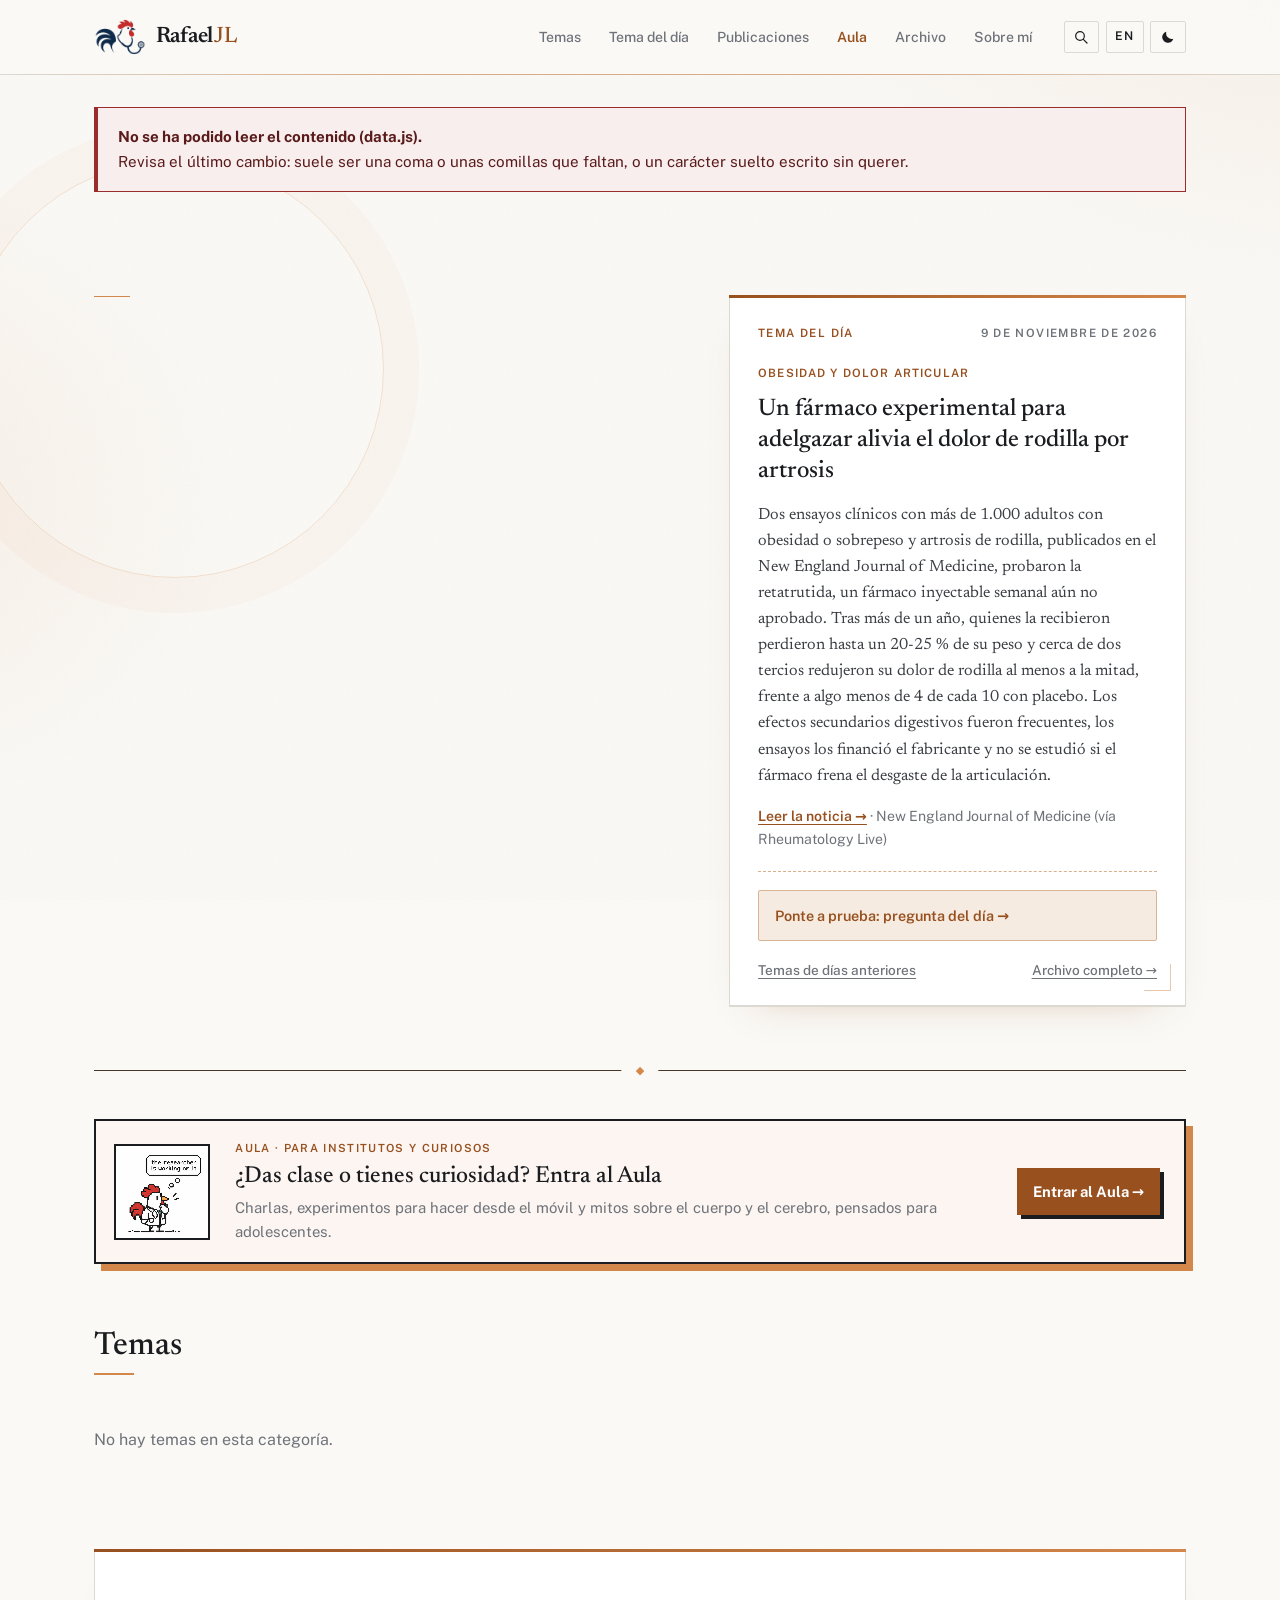
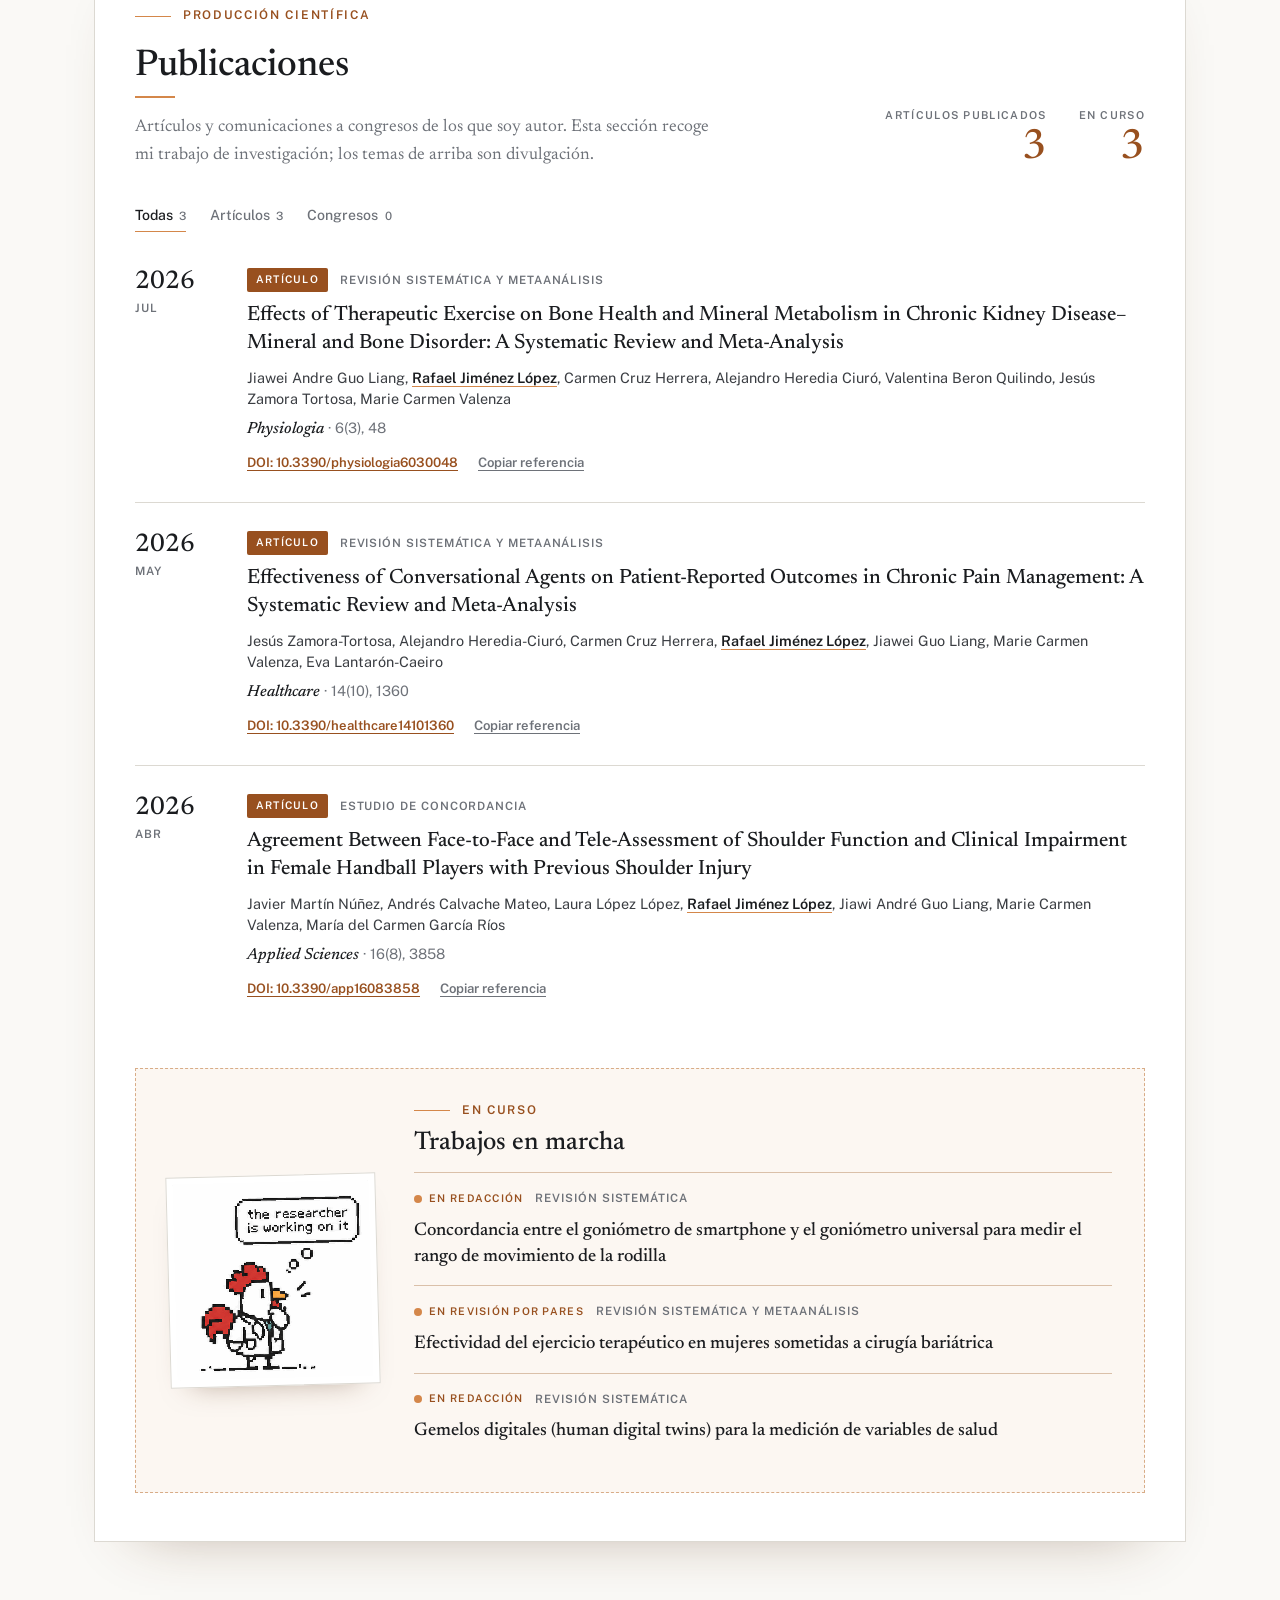
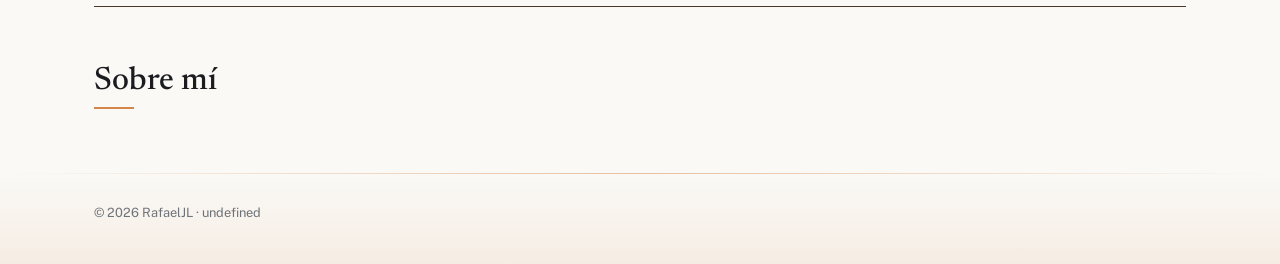
==== index.html @ c413d4af "Aula: sección para institutos con charlas, laboratorio y mito o ciencia Co-Authored-By: Claude Opus " ====
<!DOCTYPE html>
<html lang="es">
<head>
  <meta charset="utf-8">
  <meta name="viewport" content="width=device-width, initial-scale=1">
  <title>RafaelJL · Cuaderno de ciencia</title>
  <meta name="description" content="Notas, vídeos y un tema científico cada día sobre fisiología, dolor y neurociencia.">
  <link rel="canonical" href="https://rafacapi17-dev.github.io/">
  <meta name="theme-color" content="#faf9f6">
  <!-- Vista previa al compartir el enlace (WhatsApp, LinkedIn, X, Telegram…) -->
  <meta property="og:type" content="website">
  <meta property="og:site_name" content="RafaelJL">
  <meta property="og:title" content="RafaelJL · Cuaderno de ciencia">
  <meta property="og:description" content="Fisiología, dolor, neurociencia y la ciencia de la ficción. Un tema nuevo cada día.">
  <meta property="og:url" content="https://rafacapi17-dev.github.io/">
  <meta property="og:image" content="https://rafacapi17-dev.github.io/img/portada-compartir.jpg">
  <meta property="og:image:width" content="1200">
  <meta property="og:image:height" content="630">
  <meta property="og:image:alt" content="Logo de RafaelJL: un gallo con estetoscopio, junto al título Cuaderno de ciencia">
  <meta property="og:locale" content="es_ES">
  <meta property="og:locale:alternate" content="en_GB">
  <meta name="twitter:card" content="summary_large_image">
  <meta name="twitter:title" content="RafaelJL · Cuaderno de ciencia">
  <meta name="twitter:description" content="Fisiología, dolor, neurociencia y la ciencia de la ficción. Un tema nuevo cada día.">
  <meta name="twitter:image" content="https://rafacapi17-dev.github.io/img/portada-compartir.jpg">
  <link rel="preconnect" href="https://fonts.googleapis.com">
  <link rel="preconnect" href="https://fonts.gstatic.com" crossorigin>
  <link href="https://fonts.googleapis.com/css2?family=Newsreader:opsz,wght@6..72,400;6..72,500;6..72,600&family=Public+Sans:wght@400;500;600&display=swap" rel="stylesheet">
  <link rel="stylesheet" href="styles.css?v=202611101855">
  <link rel="icon" type="image/png" href="img/favicon.png">
  <link rel="apple-touch-icon" href="img/favicon.png">
  <script>
    // Tema e idioma guardados, aplicados antes de pintar la página
    try {
      var t = localStorage.getItem("tema");
      if (t !== "claro" && t !== "oscuro") t = matchMedia("(prefers-color-scheme: dark)").matches ? "oscuro" : "claro";
      document.documentElement.dataset.tema = t;
      var l = new URLSearchParams(location.search).get("lang") || localStorage.getItem("idioma");
      if (l === "en") document.documentElement.lang = "en";
    } catch (e) {}
  </script>
</head>
<body>
  <header class="barra">
    <div class="barra-in">
      <a class="marca" href="#" id="marca" aria-label="RafaelJL"><img class="logo logo-claro" src="img/logo-gallo.png" alt="" width="52" height="52"><img class="logo logo-oscuro" src="img/logo-gallo-oscuro.png" alt="" width="52" height="52"><span class="marca-txt">Rafael<span>JL</span></span></a>
      <nav>
        <a href="#temas" data-i18n="temas">Temas</a>
        <a href="#pregunta" data-i18n="temaDia">Tema del día</a>
        <a href="#publicaciones" data-i18n="publicaciones">Publicaciones</a>
        <a href="aula/" class="nav-aula" data-i18n="aula">Aula</a>
        <a href="#archivo" data-i18n="archivo">Archivo</a>
        <a href="#sobre" data-i18n="sobreMi">Sobre mí</a>
        <span class="controles">
          <button type="button" class="ctrl" id="btnBuscar" aria-label="Buscar" title="Buscar ( / )">
            <svg viewBox="0 0 24 24" aria-hidden="true"><circle cx="10.5" cy="10.5" r="6.5"/><path d="M15.5 15.5 21 21"/></svg>
          </button>
          <button type="button" class="ctrl" id="btnIdioma" lang="en" title="Read in English">EN</button>
          <button type="button" class="ctrl" id="btnTema" aria-label="Cambiar a modo oscuro">
            <svg class="ico-luna" viewBox="0 0 24 24" aria-hidden="true"><path d="M20 14.5A8.5 8.5 0 0 1 9.5 4a8.5 8.5 0 1 0 10.5 10.5z"/></svg>
            <svg class="ico-sol" viewBox="0 0 24 24" aria-hidden="true"><circle cx="12" cy="12" r="4.2"/><path d="M12 2v2.5M12 19.5V22M2 12h2.5M19.5 12H22M4.9 4.9l1.8 1.8M17.3 17.3l1.8 1.8M4.9 19.1l1.8-1.8M17.3 6.7l1.8-1.8"/></svg>
          </button>
        </span>
      </nav>
    </div>
  </header>

  <main>
    <section class="cabecera">
      <div class="cabecera-texto">
        <p class="sobretitulo" id="etiqueta"></p>
        <h1 id="titulo"></h1>
        <p class="intro" id="intro"></p>
      </div>

      <aside id="pregunta" class="pregunta" aria-labelledby="pTexto">
        <div class="pregunta-cab">
          <span data-i18n="preguntaDia">Pregunta del día</span>
          <span id="hoy"></span>
        </div>
        <h2 id="pTexto"></h2>
        <ol class="opciones" id="pOpciones"></ol>
        <div class="respuesta" id="pRespuesta" hidden></div>
        <button class="otra" id="pOtra" type="button" data-i18n="otraPregunta">Ver otra pregunta</button>
      </aside>
    </section>

    <a class="puerta-aula" href="aula/">
      <span class="puerta-gif"><img src="img/investigador-trabajando.gif" alt="" width="504" height="506" loading="lazy"></span>
      <span class="puerta-txt">
        <span class="puerta-etq" data-i18n="puertaEtq">Aula · Para institutos y curiosos</span>
        <strong data-i18n="puertaTit">¿Das clase o tienes curiosidad? Entra al Aula</strong>
        <span data-i18n="puertaTxt">Charlas, experimentos para hacer desde el móvil y mitos sobre el cuerpo y el cerebro, pensados para adolescentes.</span>
      </span>
      <span class="puerta-btn"><span data-i18n="puertaBtn">Entrar al Aula</span> <span aria-hidden="true">→</span></span>
    </a>

    <section id="temas" class="temas">
      <div class="seccion-cab">
        <h2 data-i18n="temas">Temas</h2>
        <div class="filtros" id="filtros" role="tablist"></div>
      </div>
      <div class="rejilla" id="rejilla"></div>
    </section>

    <section id="publicaciones" class="produccion" hidden>
      <div class="prod-cab">
        <div>
          <p class="sobretitulo" data-i18n="prodEtq">Producción científica</p>
          <h2 data-i18n="publicaciones">Publicaciones</h2>
          <p class="prod-intro" data-i18n="prodIntro">Artículos y comunicaciones a congresos de los que soy autor. Esta sección recoge mi trabajo de investigación; los temas de arriba son divulgación.</p>
        </div>
        <dl class="prod-cifras" id="prodCifras"></dl>
      </div>
      <div class="filtros" id="prodFiltros" role="tablist"></div>
      <ol class="pub-lista" id="pubLista"></ol>

      <div class="en-curso" id="enCurso" hidden>
        <figure class="en-curso-gif"><img src="img/investigador-trabajando.gif" alt="Gallo investigador con bata pensando: the researcher is working on it" loading="lazy" width="504" height="506"></figure>
        <div class="en-curso-txt">
          <p class="sobretitulo" data-i18n="enCursoEtq">En curso</p>
          <h3 data-i18n="enCursoTit">Trabajos en marcha</h3>
          <ul class="curso-lista" id="cursoLista"></ul>
        </div>
      </div>
    </section>

    <section id="sobre" class="sobre">
      <h2 data-i18n="sobreMi">Sobre mí</h2>
      <div class="sobre-cuerpo">
        <img id="foto" alt="" hidden>
        <div>
          <p id="sobreMi"></p>
          <ul class="enlaces" id="enlaces"></ul>
        </div>
      </div>
    </section>
  </main>

  <footer><div id="pie"></div></footer>

  <dialog id="modal">
    <div class="progreso" aria-hidden="true"><span id="progresoBar"></span></div>
    <button class="cerrar" id="cerrar"><span data-i18n="cerrar">Cerrar</span> ✕</button>
    <div id="modalCont"></div>
  </dialog>

  <script src="data.js?v=202611101855"></script>
  <script src="produccion.js?v=202611101855"></script>
  <script src="topic.js?v=202611101855"></script>
  <!-- Estadísticas de visitas sin cookies (GoatCounter) -->
  <script data-goatcounter="https://rafaeljl.goatcounter.com/count" async src="https://gc.zgo.at/count.js"></script>
  <script src="script.js?v=202611101855"></script>
</body>
</html>
---- styles.css ----
:root {
  --fondo: #faf9f6;
  --papel: #ffffff;
  --tinta: #1a1c1f;
  --texto: #3a3d42;
  --suave: #6e7279;
  --linea: #dcd9d2;
  --acento: #98501f;          /* terracota tostado (texto y enlaces) */
  --acento-claro: #f6ebe0;
  --ambar: #d4874a;           /* ámbar suave para detalles */
  --ambar-velo: rgba(212,135,74,.10);
  --bien: #2d6a4f;
  --mal: #9b2c2c;
  --serif: "Newsreader", Georgia, "Times New Roman", serif;
  --sans: "Public Sans", system-ui, -apple-system, sans-serif;
  --ancho: 1140px;
  --tono-mezcla: 100%;
  --trama: rgba(26,28,31,.045);
  --trama-texto: rgba(26,28,31,.55);
  --bien-fondo: #edf5f0;
  --mal-fondo: #f8eeee;
  color-scheme: light;
}
:root[data-tema="oscuro"] {
  --fondo: #121417;
  --papel: #1a1d21;
  --tinta: #eceae5;
  --texto: #c9c7c1;
  --suave: #8f949b;
  --linea: #2e3237;
  --acento: #e2a774;
  --acento-claro: #2c2219;
  --ambar: #d99a62;
  --ambar-velo: rgba(217,154,98,.08);
  --bien: #6fc39a;
  --mal: #e58a8a;
  --tono-mezcla: 16%;
  --trama: rgba(255,255,255,.05);
  --trama-texto: rgba(236,234,229,.6);
  --bien-fondo: #16261e;
  --mal-fondo: #2c1a1a;
  color-scheme: dark;
}
body, .barra, .pregunta, dialog, .opciones button { transition: background-color .25s ease, color .25s ease, border-color .25s ease; }
* { box-sizing: border-box; }
html { scroll-behavior: smooth; scroll-padding-top: 76px; }
body { margin: 0; background: var(--fondo); color: var(--texto); font: 400 16px/1.65 var(--sans); -webkit-font-smoothing: antialiased; }
img { display: block; max-width: 100%; }
[hidden] { display: none !important; }
a { color: var(--acento); text-underline-offset: 3px; }
h1, h2, h3 { font-family: var(--serif); font-weight: 500; color: var(--tinta); line-height: 1.15; margin: 0; }
button { font: inherit; color: inherit; }
:focus-visible { outline: 2px solid var(--acento); outline-offset: 2px; }

/* Barra superior */
.barra { position: sticky; top: 0; z-index: 5; background: color-mix(in srgb, var(--fondo) 94%, transparent); backdrop-filter: blur(8px); border-bottom: 1px solid var(--linea); }
.barra-in { max-width: var(--ancho); margin: 0 auto; padding: 1rem 1.5rem; display: flex; justify-content: space-between; align-items: baseline; gap: 1rem; }
.marca { font: 600 1.25rem var(--serif); color: var(--tinta); text-decoration: none; letter-spacing: -.005em; }
.barra nav { display: flex; align-items: center; gap: 1.75rem; }
.controles { display: flex; align-items: center; gap: .4rem; margin-left: .25rem; }
.ctrl { display: inline-grid; place-items: center; height: 2rem; min-width: 2rem; padding: 0 .55rem; background: none; border: 1px solid var(--linea); border-radius: 2px; cursor: pointer; font-size: .75rem; font-weight: 600; letter-spacing: .08em; color: var(--tinta); }
.ctrl:hover { border-color: var(--acento); color: var(--acento); }
.ctrl svg { width: 1rem; height: 1rem; fill: none; stroke: currentColor; stroke-width: 1.8; stroke-linecap: round; stroke-linejoin: round; }
.ctrl .ico-luna { fill: currentColor; stroke: none; }
.ico-sol { display: none; }
:root[data-tema="oscuro"] .ico-sol { display: block; }
:root[data-tema="oscuro"] .ico-luna { display: none; }
.barra nav a { color: var(--suave); text-decoration: none; font-size: .88rem; font-weight: 500; }
.barra nav a:hover { color: var(--tinta); }

main { max-width: var(--ancho); margin: 0 auto; padding: 0 1.5rem; }

/* Cabecera */
.cabecera { display: grid; grid-template-columns: 1.25fr 1fr; gap: 4rem; padding: 4.5rem 0 4rem; border-bottom: 1px solid var(--tinta); align-items: start; }
.sobretitulo { font-size: .75rem; font-weight: 600; letter-spacing: .14em; text-transform: uppercase; color: var(--acento); margin: 0 0 1.25rem; }
.cabecera h1 { font-size: clamp(2.6rem, 5.5vw, 4.25rem); letter-spacing: -.02em; font-weight: 500; }
.intro { font: 400 1.25rem/1.55 var(--serif); color: var(--texto); margin: 1.5rem 0 0; max-width: 34ch; }

/* Pregunta del día */
.pregunta { background: var(--papel); border: 1px solid var(--linea); border-top: 3px solid var(--acento); padding: 1.75rem 1.75rem 1.5rem; }
.pregunta-cab { display: flex; flex-wrap: wrap; justify-content: space-between; gap: .25rem 1rem; font-size: .72rem; font-weight: 600; letter-spacing: .12em; text-transform: uppercase; color: var(--suave); margin-bottom: 1rem; }
.pregunta-cab span:first-child { color: var(--acento); }
.pregunta h2 { font-size: 1.5rem; line-height: 1.3; }
.opciones { list-style: none; padding: 0; margin: 1.25rem 0 0; display: grid; gap: .5rem; counter-reset: op; }
.opciones button {
  width: 100%; display: grid; grid-template-columns: 1.75rem 1fr auto; gap: .5rem; align-items: baseline;
  text-align: left; cursor: pointer; padding: .75rem .9rem; font-size: .95rem; line-height: 1.45;
  background: var(--papel); border: 1px solid var(--linea); border-radius: 2px; transition: border-color .15s, background .15s;
}
.opciones button::before { counter-increment: op; content: counter(op, upper-alpha) "."; font-weight: 600; color: var(--suave); }
.opciones button:hover:not(:disabled) { border-color: var(--acento); background: var(--acento-claro); }
.opciones button:disabled { cursor: default; }
.opciones button .marca-res { font-size: .72rem; font-weight: 600; letter-spacing: .08em; text-transform: uppercase; }
.opciones button.bien { border-color: var(--bien); background: var(--bien-fondo); }
.opciones button.bien .marca-res { color: var(--bien); }
.opciones button.mal { border-color: var(--mal); background: var(--mal-fondo); }
.opciones button.mal .marca-res { color: var(--mal); }
.opciones button.atenuada { opacity: .55; }
.opciones .ver { grid-template-columns: 1fr; justify-items: start; font-weight: 600; color: var(--acento); }
.opciones .ver::before { content: none; }
.respuesta { margin-top: 1.1rem; padding-top: 1.1rem; border-top: 1px solid var(--linea); }
.respuesta strong { display: block; font: 600 1.05rem var(--serif); color: var(--tinta); margin-bottom: .3rem; }
.respuesta p { margin: 0 0 .4rem; font-size: .95rem; }
.topic-area { display: inline-block; margin-bottom: .7rem; font-size: .72rem; font-weight: 600; letter-spacing: .1em; text-transform: uppercase; color: var(--acento); }
.topic-resumen { margin: .9rem 0 0; font: 400 1.02rem/1.6 var(--serif); color: var(--texto); }
.topic-fuente { margin: 1rem 0 0; font-size: .88rem; }
.topic-fuente a { font-weight: 600; }
.topic-fuente span { color: var(--suave); }
.topic-anteriores { list-style: none; padding: 0; margin: .8rem 0 0; border-top: 1px solid var(--linea); }
.topic-anteriores li { border-bottom: 1px solid var(--linea); }
.topic-anteriores .ant { display: grid; grid-template-columns: 4.2rem 1fr; gap: .6rem; padding: .55rem 0; font-size: .88rem; line-height: 1.4; color: var(--texto); text-decoration: none; }
.topic-anteriores a.ant:hover { color: var(--acento); }
.ant-fecha { font-size: .72rem; font-weight: 600; letter-spacing: .06em; text-transform: uppercase; color: var(--suave); padding-top: .1rem; }
.otra { margin-top: 1.1rem; background: none; border: 0; padding: 0; cursor: pointer; font-size: .85rem; font-weight: 500; color: var(--suave); text-decoration: underline; text-underline-offset: 3px; }
.otra:hover { color: var(--tinta); }

/* Secciones */
section.temas, section.sobre { padding: 3.5rem 0 4rem; }
.seccion-cab { display: flex; justify-content: space-between; align-items: baseline; gap: 1.5rem; flex-wrap: wrap; margin-bottom: 2.25rem; }
.seccion-cab h2, .sobre > h2 { font-size: 2rem; }
.filtros { display: flex; flex-wrap: wrap; gap: 1.5rem; }
.filtros button { background: none; border: 0; padding: .2rem 0; cursor: pointer; font-size: .88rem; font-weight: 500; color: var(--suave); border-bottom: 1.5px solid transparent; }
.filtros button:hover { color: var(--tinta); }
.filtros button[aria-selected="true"] { color: var(--tinta); border-bottom-color: var(--tinta); }

/* Tarjetas */
.rejilla { display: grid; grid-template-columns: repeat(3, 1fr); gap: 2.75rem 2rem; }
.tarjeta { all: unset; box-sizing: border-box; cursor: pointer; display: flex; flex-direction: column; gap: 1rem; }
.tarjeta:focus-visible { outline: 2px solid var(--acento); outline-offset: 6px; }
.portada { position: relative; aspect-ratio: 16 / 9; overflow: hidden; background: color-mix(in srgb, var(--tono, #e9e6df) var(--tono-mezcla), var(--papel)); }
.portada img { width: 100%; height: 100%; object-fit: cover; transition: transform .4s ease; }
.tarjeta:hover .portada img { transform: scale(1.03); }
.portada.vacia::before {
  content: ""; position: absolute; inset: 0;
  background: repeating-linear-gradient(135deg, transparent 0 9px, var(--trama) 9px 10px);
}
.portada.vacia span {
  position: absolute; left: 1.1rem; bottom: .9rem; font: italic 500 1.5rem var(--serif); color: var(--trama-texto);
}
.play { position: absolute; left: 1rem; bottom: 1rem; display: flex; align-items: center; gap: .5rem; background: rgba(255,255,255,.94); color: #1a1c1f; padding: .35rem .7rem .35rem .55rem; font-size: .72rem; font-weight: 600; letter-spacing: .08em; text-transform: uppercase; }
.play::before { content: ""; border-left: 8px solid currentColor; border-top: 5px solid transparent; border-bottom: 5px solid transparent; }
.info { display: flex; flex-direction: column; gap: .5rem; }
.meta { display: flex; gap: .75rem; align-items: baseline; font-size: .72rem; font-weight: 600; letter-spacing: .1em; text-transform: uppercase; color: var(--suave); }
.meta .cat { color: var(--acento); }
.tarjeta h3 { font-size: 1.4rem; line-height: 1.22; transition: color .15s; }
.tarjeta:hover h3 { color: var(--acento); }
.tarjeta p { margin: 0; font-size: .95rem; color: var(--texto); }
.extras { font-size: .8rem; color: var(--suave); }
.leer-mas { align-self: flex-start; margin-top: .35rem; font-size: .85rem; font-weight: 600; color: var(--acento); border-bottom: 1px solid currentColor; padding-bottom: 1px; }
.leer-mas span { display: inline-block; transition: transform .15s; }
.tarjeta:hover .leer-mas span { transform: translateX(3px); }

.item { display: flex; flex-direction: column; gap: 1rem; }
.item.destacada { grid-column: 1 / -1; display: grid; grid-template-columns: 1.4fr 1fr; column-gap: 2.5rem; row-gap: 1rem; padding-bottom: 2.75rem; border-bottom: 1px solid var(--linea); }
.item.destacada > .tarjeta { padding-bottom: 0; border-bottom: 0; }
.item.destacada > .mas-serie { grid-column: 2; justify-self: start; }
.mas-serie { align-self: flex-start; background: none; border: 1px solid var(--linea); border-radius: 2px; padding: .45rem .8rem; cursor: pointer; font-size: .8rem; font-weight: 600; color: var(--tinta); }
.mas-serie:hover { border-color: var(--acento); color: var(--acento); }

/* Tema destacado (el más reciente) */
.tarjeta.destacada { grid-column: 1 / -1; display: grid; grid-template-columns: 1.4fr 1fr; gap: 2.5rem; align-items: center; padding-bottom: 2.75rem; border-bottom: 1px solid var(--linea); }
.tarjeta.destacada h3 { font-size: clamp(1.8rem, 3vw, 2.4rem); }
.tarjeta.destacada p { font: 400 1.12rem/1.55 var(--serif); }
.vacio { color: var(--suave); }

/* Temas aún sin contenido */
.portada.prox, .m-media.prox { background: #e8e8e8; }
.portada.prox img, .m-media.prox img { object-fit: contain; image-rendering: pixelated; }
.tarjeta:hover .portada.prox img { transform: none; }
.etq-prox { align-self: flex-start; margin-top: .35rem; font-size: .72rem; font-weight: 600; letter-spacing: .1em; text-transform: uppercase; color: var(--suave); border: 1px solid var(--linea); padding: .2rem .55rem; }
.aviso-prox { font: italic 400 1.15rem/1.6 var(--serif); color: var(--suave); margin: 0; }

/* Sobre mí */
.sobre { border-top: 1px solid var(--tinta); display: grid; grid-template-columns: 1fr 2fr; gap: 2rem; }
.sobre-cuerpo { display: flex; gap: 1.75rem; align-items: flex-start; }
.sobre img { width: 112px; height: 112px; object-fit: cover; flex: none; filter: grayscale(.15); }
.sobre p { margin: 0 0 1.25rem; font: 400 1.15rem/1.6 var(--serif); max-width: 58ch; }
.enlaces { list-style: none; padding: 0; margin: 0; display: flex; flex-wrap: wrap; gap: .5rem 1.75rem; }
.enlaces a { font-size: .88rem; font-weight: 600; text-decoration: none; border-bottom: 1px solid var(--linea); padding-bottom: 2px; }
.enlaces a:hover { border-color: var(--acento); }

footer { border-top: 1px solid var(--linea); }
footer div { max-width: var(--ancho); margin: 0 auto; padding: 1.75rem 1.5rem 2.5rem; font-size: .8rem; color: var(--suave); }

/* Ventana de un tema */
dialog { width: min(860px, 100%); max-width: 100%; height: 100%; max-height: 100%; margin: 0 0 0 auto; padding: 0; border: 0; background: var(--papel); color: var(--texto); box-shadow: -20px 0 60px -20px rgba(0,0,0,.3); }
dialog::backdrop { background: rgba(26,28,31,.45); }
dialog[open] { animation: lateral .28s ease; }
@keyframes lateral { from { transform: translateX(40px); opacity: 0; } }
.cerrar { position: sticky; top: 0; z-index: 2; display: block; margin-left: auto; padding: 1rem 1.5rem; background: var(--papel); border: 0; cursor: pointer; font-size: .8rem; font-weight: 600; letter-spacing: .08em; text-transform: uppercase; color: var(--suave); }
.cerrar:hover { color: var(--tinta); }
.articulo:focus { outline: none; }
.articulo { padding: .5rem clamp(1.5rem, 6vw, 4rem) 4rem; }
.articulo .meta { margin-bottom: 1rem; }
.articulo h2 { font-size: clamp(2rem, 4.5vw, 2.9rem); letter-spacing: -.015em; margin-bottom: 1.25rem; }
.articulo .entradilla { font: italic 400 1.25rem/1.5 var(--serif); color: var(--suave); margin: 0 0 2rem; }
.m-media { position: relative; aspect-ratio: 16 / 9; background: #111; margin: 0 0 2.25rem; }
.m-media:has(+ .credito) { margin-bottom: .6rem; }
.credito { margin: 0 0 2.25rem; font-size: .78rem; color: var(--suave); }
.credito a { color: inherit; }
.m-media img, .m-media iframe { position: absolute; inset: 0; width: 100%; height: 100%; object-fit: cover; border: 0; }
.cuerpo-texto p { font: 400 1.15rem/1.75 var(--serif); color: var(--tinta); margin: 0 0 1.25rem; max-width: 65ch; }
.cuerpo-texto h4 { font: 600 1.45rem/1.25 var(--serif); color: var(--tinta); margin: 2.25rem 0 .9rem; }
.cuerpo-texto ul { margin: 0 0 1.5rem; padding: 0; list-style: none; max-width: 65ch; }
.cuerpo-texto ol { margin: 0 0 1.5rem; padding: 0; list-style: none; counter-reset: paso; max-width: 65ch; }
.cuerpo-texto ol li { counter-increment: paso; padding-left: 2.6rem; padding-top: .55rem; padding-bottom: .55rem; margin: 0; border-top: 1px solid var(--linea); }
.cuerpo-texto ol li:last-child { border-bottom: 1px solid var(--linea); }
.cuerpo-texto ol li::before { content: counter(paso); position: absolute; left: 0; top: .7rem; width: 1.7rem; height: 1.7rem; display: grid; place-items: center; background: var(--acento); color: var(--papel); font: 600 .8rem/1 var(--sans); }
.aviso-video { display: flex; flex-wrap: wrap; align-items: baseline; gap: .4rem 1rem; margin: 0 0 2.25rem; padding: 1rem 1.2rem; border: 1px solid var(--linea); border-left: 3px solid var(--acento); background: var(--fondo); }
.aviso-video p { margin: 0; flex: 1 1 260px; font-size: .95rem; }
.aviso-etq { font-size: .7rem; font-weight: 600; letter-spacing: .12em; text-transform: uppercase; color: var(--acento); }
.aviso-video a { font-size: .85rem; font-weight: 600; }
.cuerpo-texto li { font: 400 1.1rem/1.7 var(--serif); color: var(--tinta); padding: 0 0 0 1.35rem; margin-bottom: .9rem; position: relative; }
.cuerpo-texto li::before { content: ""; position: absolute; left: 0; top: .75em; width: .45rem; height: 1px; background: var(--acento); }
.cuerpo-texto strong { font-weight: 600; }
.cuerpo-texto blockquote { margin: 2.25rem 0 1rem; padding: .25rem 0 .25rem 1.5rem; border-left: 3px solid var(--acento); font: italic 400 1.35rem/1.5 var(--serif); color: var(--tinta); max-width: 60ch; }
.articulo h3 { font: 600 .75rem var(--sans); letter-spacing: .14em; text-transform: uppercase; color: var(--suave); margin: 2.75rem 0 1rem; padding-top: 1rem; border-top: 1px solid var(--linea); }
.galeria { display: grid; grid-template-columns: repeat(auto-fill, minmax(170px, 1fr)); gap: .5rem; }
.galeria a { display: block; aspect-ratio: 4 / 3; overflow: hidden; }
.galeria img { width: 100%; height: 100%; object-fit: cover; transition: opacity .2s; }
.galeria a:hover img { opacity: .85; }
.mini-videos { display: grid; grid-template-columns: repeat(auto-fill, minmax(320px, 1fr)); gap: 1rem; }
.mini-videos .m-media { margin: 0; }
.yt { all: unset; cursor: pointer; position: absolute; inset: 0; }
.yt img { position: absolute; inset: 0; width: 100%; height: 100%; object-fit: cover; }
.yt .play { left: 50%; top: 50%; bottom: auto; transform: translate(-50%, -50%); font-size: .8rem; padding: .6rem 1rem .6rem .85rem; }
.yt:hover .play { background: #fff; }
.m-enlaces { padding-left: 1.1rem; margin: 0; }
.m-enlaces li { margin-bottom: .4rem; }

@media (max-width: 900px) {
  .cabecera { grid-template-columns: 1fr; gap: 2.5rem; padding-top: 3rem; }
  .rejilla { grid-template-columns: 1fr 1fr; }
  .tarjeta.destacada { grid-template-columns: 1fr; gap: 1rem; }
  .item.destacada { grid-template-columns: 1fr; }
  .item.destacada > .mas-serie { grid-column: auto; }
  .sobre { grid-template-columns: 1fr; }
}
@media (max-width: 600px) {
  .barra nav a:not([href="#archivo"]) { display: none; }
  .barra-in { padding-left: 1rem; padding-right: 1rem; }
  .controles { gap: .3rem; }
  .barra nav { gap: .7rem; }
  .marca { gap: .45rem; }
  .marca-txt { font-size: 1.2rem; }
  .logo { width: 44px; height: 44px; }
  .barra nav { gap: 1rem; }
  .rejilla { grid-template-columns: 1fr; }
  .sobre-cuerpo { flex-direction: column; }
}

/* Lectura a pantalla completa en ordenador */
@media (min-width: 901px) {
  dialog { width: 100%; max-width: 100%; margin: 0; box-shadow: none; }
  dialog[open] { animation: entra .25s ease; }
  @keyframes entra { from { opacity: 0; transform: translateY(12px); } }
  .cerrar { position: fixed; top: 1rem; right: 1.5rem; margin: 0; background: color-mix(in srgb, var(--papel) 90%, transparent); border: 1px solid var(--linea); border-radius: 2px; padding: .6rem 1rem; }
  .articulo { max-width: 760px; margin: 0 auto; padding: 5rem 1.5rem 6rem; }
  .articulo h2 { font-size: clamp(2.4rem, 4vw, 3.4rem); }
  .articulo .entradilla { font-size: 1.35rem; }
  .articulo .m-media { width: 100%; margin-left: 0; transform: none; }
  .articulo .credito { text-align: center; }
  .cuerpo-texto p, .cuerpo-texto li { font-size: 1.2rem; }
}

/* ===== Detalles cálidos ===== */
::selection { background: color-mix(in srgb, var(--ambar) 30%, transparent); }
body {
  background-color: var(--fondo);
  background-image:
    radial-gradient(60rem 40rem at 105% -10%, var(--ambar-velo), transparent 60%),
    radial-gradient(45rem 35rem at -15% 55%, var(--ambar-velo), transparent 60%);
  background-attachment: fixed;
}
/* Grano de papel muy fino */
body::before {
  content: ""; position: fixed; inset: 0; pointer-events: none; z-index: 0; opacity: .35; mix-blend-mode: multiply;
  background-image: url("data:image/svg+xml,%3Csvg xmlns='http://www.w3.org/2000/svg' width='160' height='160'%3E%3Cfilter id='n'%3E%3CfeTurbulence type='fractalNoise' baseFrequency='.9' numOctaves='2' stitchTiles='stitch'/%3E%3CfeColorMatrix values='0 0 0 0 .45 0 0 0 0 .32 0 0 0 0 .2 0 0 0 .09 0'/%3E%3C/filter%3E%3Crect width='100%25' height='100%25' filter='url(%23n)'/%3E%3C/svg%3E");
}
:root[data-tema="oscuro"] body::before { mix-blend-mode: screen; opacity: .2; }
main, footer, .barra { position: relative; z-index: 1; }
.barra { z-index: 5; }

/* Filete ámbar bajo la barra */
.barra::after { content: ""; position: absolute; left: 0; right: 0; bottom: -1px; height: 1px;
  background: linear-gradient(90deg, transparent, var(--ambar) 30%, var(--ambar) 70%, transparent); opacity: .55; }
/* Logo */
.barra-in { align-items: center; padding-top: .7rem; padding-bottom: .7rem; }
.marca { display: inline-flex; align-items: center; gap: .6rem; }
.logo { width: 52px; height: 52px; flex: none; transition: transform .3s ease; }
.marca:hover .logo { transform: rotate(-4deg) scale(1.04); }
.marca-txt { font: 600 1.4rem/1 var(--serif); letter-spacing: -.01em; color: var(--tinta); }
.marca-txt span { color: var(--acento); font-weight: 500; margin-left: .04em; }
.logo-oscuro { display: none; }
:root[data-tema="oscuro"] .logo-claro { display: none; }
:root[data-tema="oscuro"] .logo-oscuro { display: block; }

/* Cabecera */
.cabecera { position: relative; border-bottom-color: color-mix(in srgb, var(--tinta) 75%, var(--ambar)); }
.cabecera::before { content: ""; position: absolute; z-index: -1; width: 26rem; height: 26rem; left: -8rem; top: -4rem; border-radius: 50%;
  border: 1px solid color-mix(in srgb, var(--ambar) 22%, transparent);
  box-shadow: 0 0 0 2.2rem color-mix(in srgb, var(--ambar) 4%, transparent); pointer-events: none; }
.sobretitulo { display: flex; align-items: center; gap: .75rem; }
.sobretitulo::before { content: ""; width: 2.25rem; height: 1px; background: var(--ambar); }
.cabecera h1 em, .cabecera h1 i { color: var(--acento); }
.cabecera::after { content: "◆"; position: absolute; left: 50%; bottom: -.62rem; transform: translateX(-50%);
  font-size: .7rem; line-height: 1.2rem; padding: 0 .9rem; color: var(--ambar); background: var(--fondo); }

/* Tarjeta del tema del día */
.pregunta { border-top: 0; position: relative; box-shadow: 0 1px 0 var(--linea), 0 18px 40px -28px rgba(152,80,31,.35); }
.pregunta::before { content: ""; position: absolute; left: -1px; right: -1px; top: -1px; height: 3px;
  background: linear-gradient(90deg, var(--acento), var(--ambar)); }
.pregunta::after { content: ""; position: absolute; right: .9rem; bottom: .9rem; width: 1.6rem; height: 1.6rem;
  border-right: 1px solid var(--ambar); border-bottom: 1px solid var(--ambar); opacity: .45; }

/* Títulos de sección con remate */
.seccion-cab h2, .sobre > h2 { position: relative; padding-bottom: .6rem; }
.seccion-cab h2::after, .sobre > h2::after { content: ""; position: absolute; left: 0; bottom: 0; width: 2.5rem; height: 2px; background: var(--ambar); }
.filtros button[aria-selected="true"] { border-bottom-color: var(--ambar); }
.sobre { border-top-color: color-mix(in srgb, var(--tinta) 75%, var(--ambar)); }

/* Tarjetas */
.portada { box-shadow: 0 14px 30px -24px rgba(90,50,20,.45); }
.portada::after { content: ""; position: absolute; inset: 0; pointer-events: none; border: 1px solid transparent; transition: border-color .3s, inset .3s; }
.tarjeta:hover .portada::after { inset: .6rem; border-color: rgba(255,248,240,.75); }
.portada.vacia { background: linear-gradient(135deg, color-mix(in srgb, var(--ambar) 10%, var(--papel)), var(--papel)); }
.leer-mas { border-bottom-color: color-mix(in srgb, var(--ambar) 70%, transparent); }
.mas-serie:hover, .ctrl:hover { border-color: var(--ambar); }
.item.destacada, .tarjeta.destacada { border-bottom-style: dashed; border-bottom-color: color-mix(in srgb, var(--ambar) 45%, var(--linea)); }
.sobre img { outline: 1px solid var(--ambar); outline-offset: 5px; }
.enlaces a:hover { border-color: var(--ambar); }

/* Artículo */
.cuerpo-texto blockquote, .aviso-video { border-left-color: var(--ambar); }
.cuerpo-texto li::before { background: var(--ambar); }
.cuerpo-texto > p:first-child::first-letter { float: left; font: 500 3.6rem/.85 var(--serif); padding: .35rem .55rem 0 0; color: var(--acento); }
.articulo .m-media { box-shadow: 0 24px 50px -30px rgba(90,50,20,.5); }

/* Pie */
footer { border-top: 0; background: linear-gradient(180deg, transparent, var(--ambar-velo)); }
footer::before { content: ""; display: block; height: 1px; background: linear-gradient(90deg, transparent, var(--ambar), transparent); opacity: .5; }

/* Aparición suave al hacer scroll */
.revelar { opacity: 0; transform: translateY(14px); transition: opacity .7s ease, transform .7s ease; }
.revelar.visible { opacity: 1; transform: none; }
@media (prefers-reduced-motion: reduce) { .revelar { opacity: 1; transform: none; transition: none; } }
@media (max-width: 900px) { .cabecera::before { width: 18rem; height: 18rem; left: -7rem; } }

/* ===== Lectura e interacción ===== */
mark { background: color-mix(in srgb, var(--ambar) 28%, transparent); color: inherit; padding: 0 .08em; border-radius: 2px; }

/* Pie del tema del día */
.topic-pie { display: flex; flex-wrap: wrap; justify-content: space-between; gap: .5rem 1.25rem; align-items: baseline; }
.topic-pie .otra { margin-top: 1.1rem; }
a.otra { display: inline-block; }

/* Minijuego */
.quiz-wrap { margin-top: 1.25rem; padding-top: 1.1rem; border-top: 1px dashed color-mix(in srgb, var(--ambar) 50%, var(--linea)); }
.quiz-abrir { width: 100%; text-align: left; cursor: pointer; padding: .8rem 1rem; background: var(--acento-claro); border: 1px solid color-mix(in srgb, var(--ambar) 45%, var(--linea)); border-radius: 2px; font-size: .9rem; font-weight: 600; color: var(--acento); transition: background .2s, border-color .2s; }
.quiz-abrir:hover { border-color: var(--ambar); background: color-mix(in srgb, var(--ambar) 16%, var(--papel)); }
.quiz-abrir span { display: inline-block; transition: transform .15s; }
.quiz-abrir:hover span { transform: translateX(3px); }
.quiz-cab { display: flex; justify-content: space-between; flex-wrap: wrap; gap: .25rem 1rem; font-size: .72rem; font-weight: 600; letter-spacing: .1em; text-transform: uppercase; color: var(--acento); }
.racha { color: var(--suave); letter-spacing: .06em; }
.racha b { color: var(--tinta); font-weight: 600; }
.racha.sube b:first-child { color: var(--acento); animation: latido .6s ease 2; display: inline-block; }
@keyframes latido { 50% { transform: scale(1.35); } }
.quiz-preg { margin: .7rem 0 0; font: 500 1.12rem/1.4 var(--serif); color: var(--tinta); }
.quiz .opciones { margin-top: .8rem; }

/* Compartir */
.compartir { display: flex; flex-wrap: wrap; align-items: center; gap: .4rem; margin: 0 0 2rem; }
.compartir-etq { font-size: .7rem; font-weight: 600; letter-spacing: .12em; text-transform: uppercase; color: var(--suave); margin-right: .35rem; }
.compartir a, .compartir button { font: 600 .78rem var(--sans); color: var(--tinta); text-decoration: none; background: none; cursor: pointer; padding: .3rem .65rem; border: 1px solid var(--linea); border-radius: 99px; transition: border-color .15s, color .15s; }
.compartir a:hover, .compartir button:hover { border-color: var(--ambar); color: var(--acento); }
.compartir .copiar.ok { border-color: var(--bien); color: var(--bien); }
.compartir-final { margin-top: 3rem; padding: 1.5rem 0 0; border-top: 1px solid var(--linea); }
.compartir-final p { font: italic 400 1.05rem var(--serif); color: var(--suave); margin: 0 0 .8rem; }
.compartir-final .compartir { margin: 0; }
.archivo-cuerpo .compartir { margin: 1rem 0 0; }

/* Barra de progreso */
.progreso { position: sticky; top: 0; z-index: 4; height: 3px; margin-bottom: -3px; pointer-events: none; opacity: 0; transition: opacity .2s; }
dialog.lectura .progreso { opacity: 1; }
.progreso span { display: block; height: 100%; background: linear-gradient(90deg, var(--acento), var(--ambar)); transform: scaleX(0); transform-origin: left; }

/* Índice del artículo */
.indice { margin: 0 0 2.25rem; padding: 1rem 1.2rem; border-left: 2px solid var(--ambar); background: color-mix(in srgb, var(--ambar) 6%, var(--papel)); }
.indice-etq { display: block; font-size: .7rem; font-weight: 600; letter-spacing: .12em; text-transform: uppercase; color: var(--suave); margin-bottom: .5rem; }
.indice ol { list-style: none; margin: 0; padding: 0; counter-reset: ind; }
.indice li { counter-increment: ind; }
.indice a { display: flex; gap: .55rem; padding: .25rem 0; font-size: .88rem; line-height: 1.35; color: var(--texto); text-decoration: none; transition: color .15s; }
.indice a::before { content: counter(ind, decimal-leading-zero); font-size: .72rem; font-weight: 600; color: var(--suave); padding-top: .12rem; }
.indice a:hover, .indice a.activo { color: var(--acento); }
.indice a.activo::before { color: var(--ambar); }
.cuerpo-texto h4 { scroll-margin-top: 5rem; }
@media (min-width: 1280px) {
  .indice { position: fixed; top: 8rem; left: max(1.5rem, calc(50% - 380px - 270px)); width: 220px; margin: 0; padding: .2rem 0 .2rem 1rem; background: none; max-height: calc(100vh - 12rem); overflow: auto; }
}

/* Vistas: buscador y archivo */
.vista h2 { margin-bottom: 1rem; }
.campo-buscar { width: 100%; padding: .85rem 1rem; font: 400 1.05rem var(--sans); color: var(--tinta); background: var(--fondo); border: 1px solid var(--linea); border-bottom: 2px solid var(--ambar); border-radius: 2px; }
.campo-buscar:focus { outline: none; border-color: var(--ambar); }
.buscar-info { font-size: .82rem; color: var(--suave); margin: .7rem 0 1.25rem; }
.resultados { list-style: none; padding: 0; margin: 0; }
.resultados li { border-top: 1px solid var(--linea); }
.resultados li:last-child { border-bottom: 1px solid var(--linea); }
.resultados a { display: grid; gap: .3rem; padding: 1rem .25rem; text-decoration: none; color: var(--texto); transition: background .15s; }
.resultados a:hover { background: var(--acento-claro); }
.resultados strong { font: 500 1.2rem/1.3 var(--serif); color: var(--tinta); }
.resultados .frag { font-size: .9rem; line-height: 1.5; color: var(--suave); }
.archivo-filtros { display: grid; grid-template-columns: 1fr auto; gap: .6rem; margin-bottom: 1.5rem; }
.archivo-filtros select { padding: .6rem .8rem; font: 500 .88rem var(--sans); color: var(--tinta); background: var(--fondo); border: 1px solid var(--linea); border-radius: 2px; max-width: 16rem; }
.archivo-lista { list-style: none; padding: 0; margin: 0; }
.archivo-lista li { border-top: 1px solid var(--linea); scroll-margin-top: 5rem; }
.archivo-lista li:last-child { border-bottom: 1px solid var(--linea); }
.archivo-lista summary { display: grid; grid-template-columns: 4.6rem 1fr; gap: .8rem; padding: 1rem .25rem; cursor: pointer; list-style: none; }
.archivo-lista summary::-webkit-details-marker { display: none; }
.archivo-lista summary:hover strong { color: var(--acento); }
.archivo-lista summary .topic-area { display: block; margin-bottom: .25rem; }
.archivo-lista summary strong { font: 500 1.15rem/1.35 var(--serif); color: var(--tinta); transition: color .15s; }
.archivo-lista details[open] summary strong { color: var(--acento); }
.archivo-cuerpo { padding: 0 .25rem 1.25rem 5.4rem; }
.archivo-cuerpo p { margin: 0 0 .5rem; font: 400 1.02rem/1.6 var(--serif); color: var(--texto); }
@media (max-width: 600px) {
  .archivo-filtros { grid-template-columns: 1fr; }
  .archivo-filtros select { max-width: none; }
  .archivo-cuerpo { padding-left: .25rem; }
}
@media (max-width: 370px) { .barra nav a { display: none; } }

/* ===== Producción científica ===== */
.produccion { position: relative; padding: 3.5rem 2.5rem 3rem; margin: 1rem 0 4rem; background: var(--papel); border: 1px solid var(--linea); box-shadow: 0 30px 60px -45px rgba(90,50,20,.45); }
.produccion::before { content: ""; position: absolute; left: -1px; right: -1px; top: -1px; height: 3px; background: linear-gradient(90deg, var(--acento), var(--ambar)); }
.prod-cab { display: grid; grid-template-columns: 1fr auto; gap: 2rem; align-items: end; margin-bottom: 2rem; }
.prod-cab h2 { font-size: 2.3rem; position: relative; padding-bottom: .6rem; }
.prod-cab h2::after { content: ""; position: absolute; left: 0; bottom: 0; width: 2.5rem; height: 2px; background: var(--ambar); }
.prod-intro { margin: 1rem 0 0; max-width: 58ch; font: 400 1.08rem/1.6 var(--serif); color: var(--suave); }
.prod-cifras { display: flex; gap: 2rem; margin: 0; }
.prod-cifras div { text-align: right; }
.prod-cifras dt { font-size: .68rem; font-weight: 600; letter-spacing: .12em; text-transform: uppercase; color: var(--suave); }
.prod-cifras dd { margin: .15rem 0 0; font: 500 2.6rem/1 var(--serif); color: var(--acento); }
.produccion .filtros { margin-bottom: .5rem; }
.produccion .filtros .cuenta { font-size: .72rem; color: var(--suave); margin-left: .2rem; }

.pub-lista { list-style: none; margin: 0; padding: 0; }
.pub { display: grid; grid-template-columns: 5.5rem 1fr; gap: 1.5rem; padding: 1.75rem 0; border-bottom: 1px solid var(--linea); }
.pub:last-child { border-bottom: 0; }
.pub-fecha { display: flex; flex-direction: column; gap: .2rem; padding-top: .15rem; }
.pub-anio { font: 500 1.6rem/1 var(--serif); color: var(--tinta); }
.pub-mes { font-size: .72rem; font-weight: 600; letter-spacing: .1em; text-transform: uppercase; color: var(--suave); }
.pub-etqs { display: flex; flex-wrap: wrap; align-items: center; gap: .5rem .75rem; margin-bottom: .6rem; }
.pub-tipo { font-size: .66rem; font-weight: 600; letter-spacing: .12em; text-transform: uppercase; padding: .22rem .55rem; border-radius: 2px; }
.es-articulo .pub-tipo { background: var(--acento); color: var(--papel); }
.es-congreso .pub-tipo { background: transparent; color: var(--acento); border: 1px solid var(--ambar); }
.es-congreso { border-left: 2px dashed color-mix(in srgb, var(--ambar) 55%, transparent); padding-left: 1rem; }
.pub-estudio { font-size: .72rem; font-weight: 600; letter-spacing: .08em; text-transform: uppercase; color: var(--suave); }
.pub h3 { font: 500 1.3rem/1.35 var(--serif); color: var(--tinta); margin: 0; }
.pub h3 a { color: inherit; text-decoration: none; background-image: linear-gradient(var(--ambar), var(--ambar)); background-size: 0 1px; background-repeat: no-repeat; background-position: 0 100%; transition: background-size .3s, color .15s; }
.pub h3 a:hover { color: var(--acento); background-size: 100% 1px; }
.pub-autores { margin: .55rem 0 0; font-size: .9rem; line-height: 1.5; color: var(--texto); }
.pub-autores .yo { font-weight: 600; color: var(--tinta); border-bottom: 1px solid var(--ambar); }
.pub-fuente { margin: .35rem 0 0; font-size: .9rem; color: var(--suave); }
.pub-revista { font: italic 500 1rem var(--serif); color: var(--tinta); }
.pub-acciones { display: flex; flex-wrap: wrap; align-items: center; gap: .5rem 1.25rem; margin-top: .8rem; font-size: .82rem; }
.pub-acciones a { font-weight: 600; }
.copiar-ref { background: none; border: 0; padding: 0; cursor: pointer; font: 600 .82rem var(--sans); color: var(--suave); text-decoration: underline; text-underline-offset: 3px; }
.copiar-ref:hover { color: var(--tinta); }
.copiar-ref.ok { color: var(--bien); text-decoration: none; }
.pub-vacio { padding: 2rem 0; font: italic 400 1.1rem var(--serif); color: var(--suave); }

/* En curso */
.en-curso { display: grid; grid-template-columns: 210px 1fr; gap: 2.25rem; align-items: center; margin-top: 2.5rem; padding: 2rem; background: color-mix(in srgb, var(--ambar) 7%, var(--papel)); border: 1px dashed color-mix(in srgb, var(--ambar) 55%, var(--linea)); }
.en-curso-gif { margin: 0; background: #fff; border: 1px solid var(--linea); padding: .4rem; box-shadow: 0 16px 30px -22px rgba(90,50,20,.5); transform: rotate(-1.5deg); }
.en-curso-gif img { width: 100%; height: auto; image-rendering: pixelated; }
.en-curso h3 { font: 500 1.6rem var(--serif); color: var(--tinta); margin: 0 0 1rem; }
.en-curso .sobretitulo { margin-bottom: .6rem; }
.curso-lista { list-style: none; margin: 0; padding: 0; }
.curso-lista li { padding: 1rem 0; border-top: 1px solid color-mix(in srgb, var(--ambar) 30%, var(--linea)); }
.curso-estado { display: inline-flex; align-items: center; gap: .45rem; font-size: .66rem; font-weight: 600; letter-spacing: .12em; text-transform: uppercase; color: var(--acento); }
.curso-estado::before { content: ""; width: .5rem; height: .5rem; border-radius: 50%; background: var(--ambar); animation: pulso 1.8s ease-in-out infinite; }
@keyframes pulso { 50% { opacity: .3; transform: scale(.7); } }
.curso-titulo { margin: 0; font: 500 1.15rem/1.4 var(--serif); color: var(--tinta); }
.curso-nota { margin: .35rem 0 0; font-size: .88rem; color: var(--suave); }

@media (max-width: 900px) {
  .produccion { padding: 2.5rem 1.5rem 2rem; }
  .prod-cab { grid-template-columns: 1fr; }
  .prod-cifras div { text-align: left; }
  .en-curso { grid-template-columns: 1fr; justify-items: start; }
  .en-curso-gif { width: 180px; }
}
@media (max-width: 600px) {
  .produccion { padding: 2rem 1.1rem 1.5rem; margin-left: -.5rem; margin-right: -.5rem; }
  .pub { grid-template-columns: 1fr; gap: .4rem; }
  .pub-fecha { flex-direction: row; align-items: baseline; gap: .6rem; }
  .pub-anio { font-size: 1.2rem; }
  .en-curso { padding: 1.5rem 1.1rem; }
}
@media (prefers-reduced-motion: reduce) { .curso-estado::before { animation: none; } }

/* ===== Puerta al Aula ===== */
.nav-aula { color: var(--acento) !important; font-weight: 600 !important; }
.puerta-aula { display: grid; grid-template-columns: auto 1fr auto; gap: 1.6rem; align-items: center; margin: 3rem 0 .5rem; padding: 1.1rem 1.5rem 1.1rem 1.1rem; text-decoration: none; color: var(--texto);
  background: color-mix(in srgb, var(--ambar) 8%, var(--papel)); border: 2px solid var(--tinta); box-shadow: 7px 7px 0 var(--ambar); transition: transform .15s, box-shadow .15s; }
.puerta-aula:hover { transform: translate(-2px, -2px); box-shadow: 9px 9px 0 var(--ambar); }
.puerta-aula:active { transform: translate(3px, 3px); box-shadow: 3px 3px 0 var(--ambar); }
:root[data-tema="oscuro"] .puerta-aula { border-color: #eceae5; }
.puerta-gif { display: block; width: 96px; background: #fff; border: 2px solid var(--tinta); padding: 2px; }
.puerta-gif img { width: 100%; height: auto; image-rendering: pixelated; }
.puerta-txt { display: flex; flex-direction: column; gap: .3rem; }
.puerta-etq { font-size: .7rem; font-weight: 600; letter-spacing: .12em; text-transform: uppercase; color: var(--acento); }
.puerta-txt strong { font: 500 1.45rem/1.25 var(--serif); color: var(--tinta); }
.puerta-txt > span:last-child { font-size: .93rem; color: var(--suave); }
.puerta-btn { font-weight: 700; font-size: .92rem; color: #fff; background: var(--acento); padding: .7rem 1rem; white-space: nowrap; box-shadow: 4px 4px 0 var(--tinta); }
:root[data-tema="oscuro"] .puerta-btn { color: #1a1c1f; }
.puerta-aula:hover .puerta-btn span:last-child { display: inline-block; transform: translateX(3px); }
@media (max-width: 700px) {
  .puerta-aula { grid-template-columns: auto 1fr; padding: 1rem; }
  .puerta-gif { width: 72px; }
  .puerta-btn { grid-column: 1 / -1; text-align: center; }
  .puerta-txt strong { font-size: 1.2rem; }
}
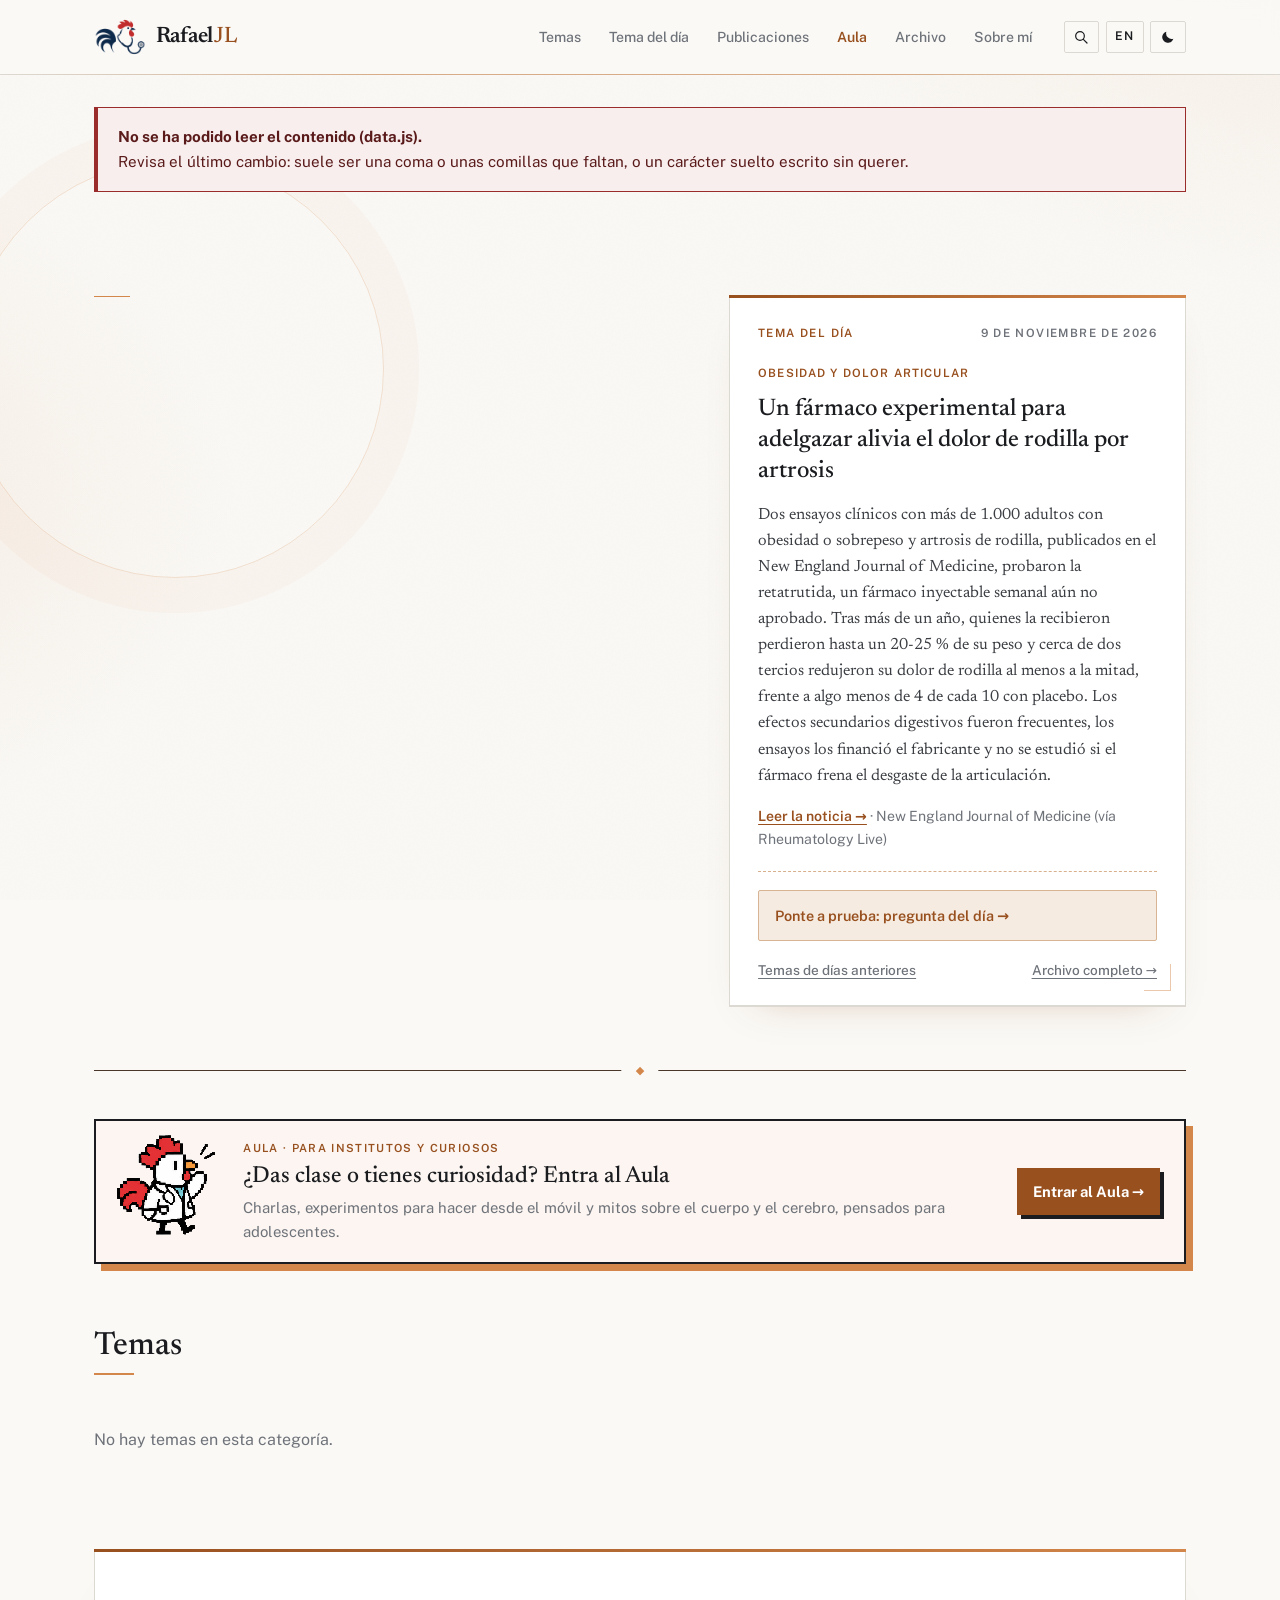
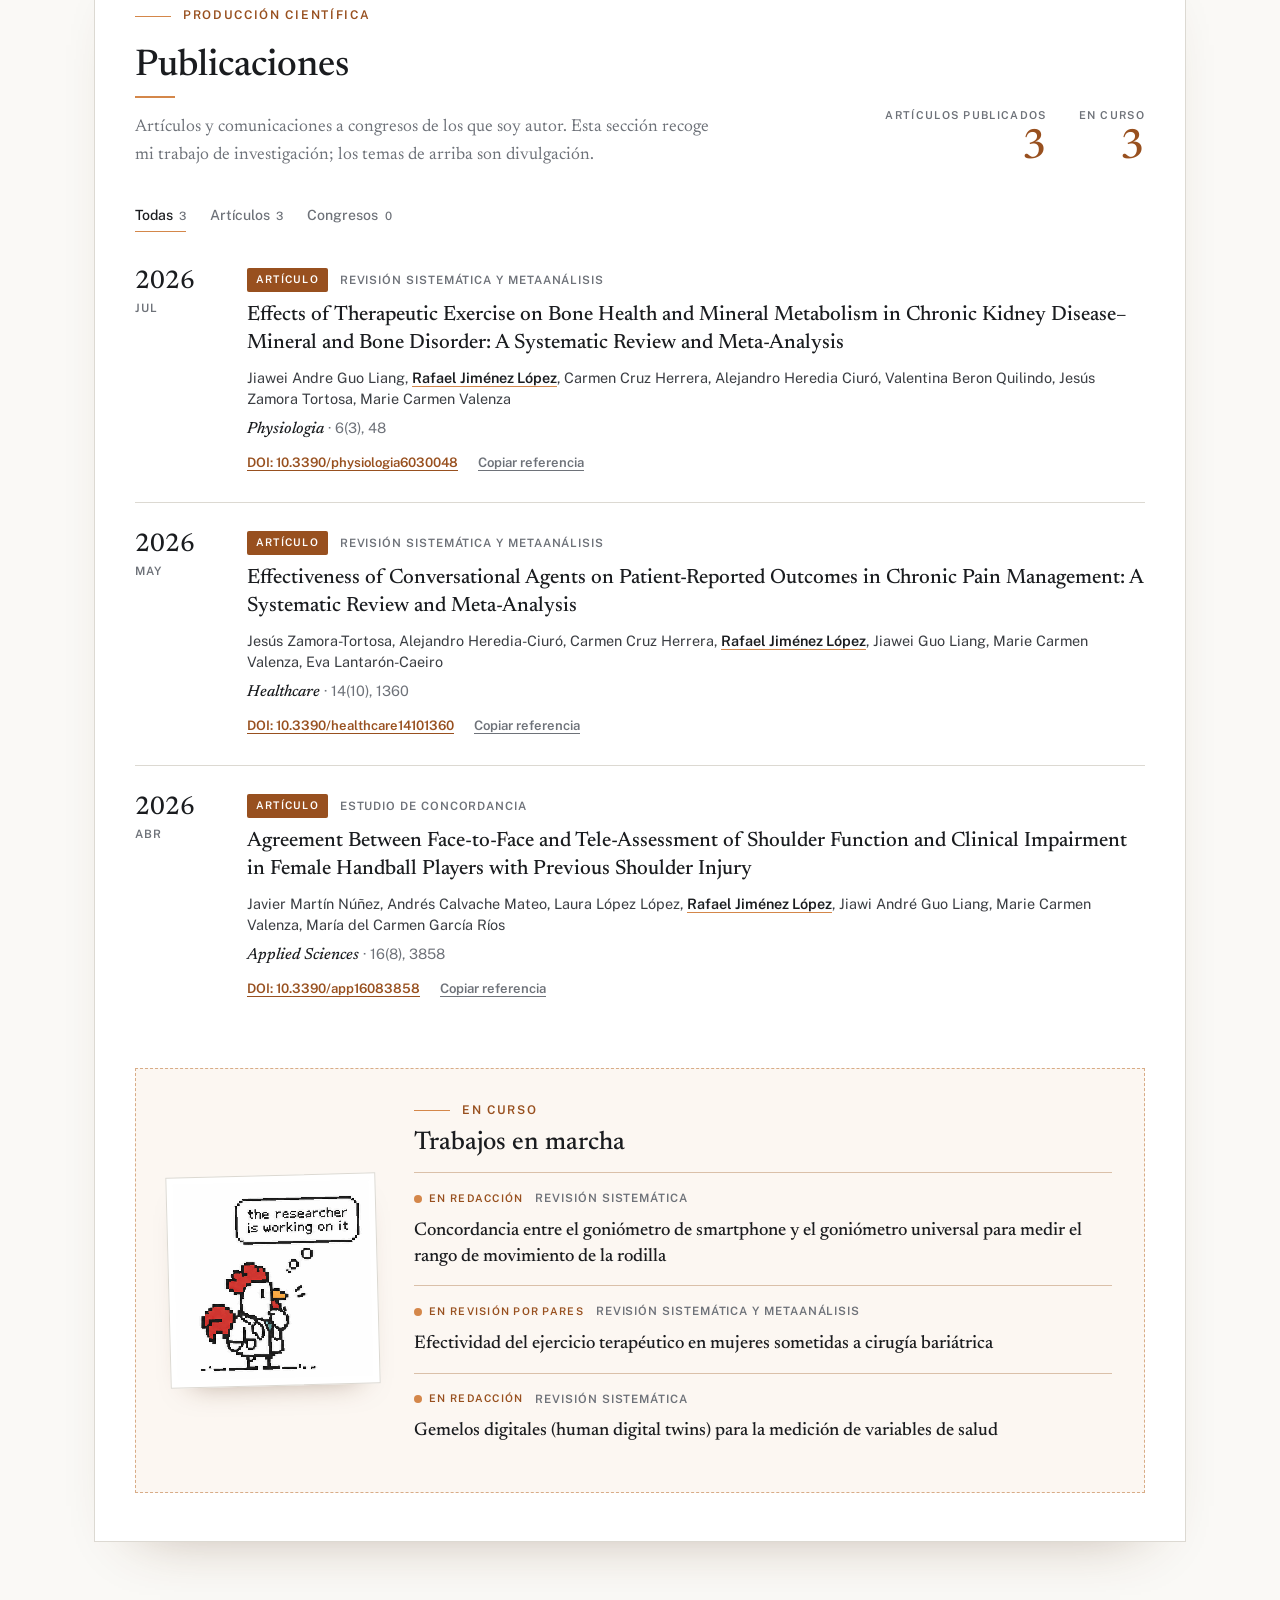
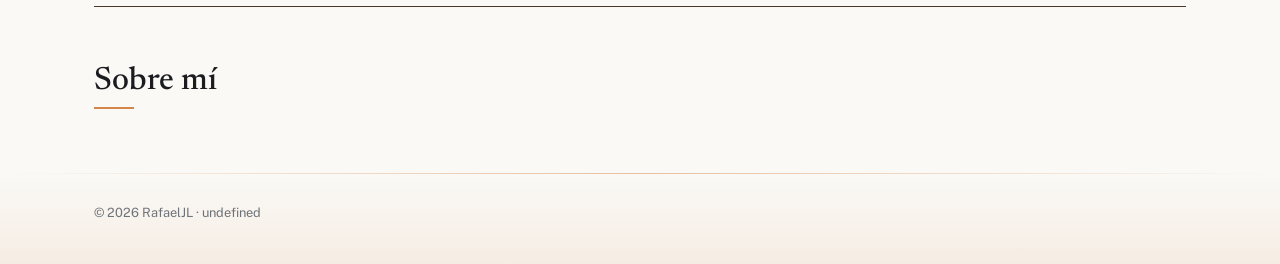
==== commit 66c4f6e6: "Gallo en poses variadas sin bocadillo en el Aula y en la puerta Co-Authored-By: Claude Opus 5.5 <nor" ====
--- a/index.html
+++ b/index.html
@@ -26,7 +26,7 @@
   <link rel="preconnect" href="https://fonts.googleapis.com">
   <link rel="preconnect" href="https://fonts.gstatic.com" crossorigin>
   <link href="https://fonts.googleapis.com/css2?family=Newsreader:opsz,wght@6..72,400;6..72,500;6..72,600&family=Public+Sans:wght@400;500;600&display=swap" rel="stylesheet">
-  <link rel="stylesheet" href="styles.css?v=202611101855">
+  <link rel="stylesheet" href="styles.css?v=202611101901">
   <link rel="icon" type="image/png" href="img/favicon.png">
   <link rel="apple-touch-icon" href="img/favicon.png">
   <script>
@@ -86,7 +86,7 @@
     </section>
 
     <a class="puerta-aula" href="aula/">
-      <span class="puerta-gif"><img src="img/investigador-trabajando.gif" alt="" width="504" height="506" loading="lazy"></span>
+      <span class="puerta-gif"><img src="img/gallo/gallo-saluda.png" alt="" width="200" height="200" loading="lazy"></span>
       <span class="puerta-txt">
         <span class="puerta-etq" data-i18n="puertaEtq">Aula · Para institutos y curiosos</span>
         <strong data-i18n="puertaTit">¿Das clase o tienes curiosidad? Entra al Aula</strong>
@@ -145,11 +145,11 @@
     <div id="modalCont"></div>
   </dialog>
 
-  <script src="data.js?v=202611101855"></script>
-  <script src="produccion.js?v=202611101855"></script>
-  <script src="topic.js?v=202611101855"></script>
+  <script src="data.js?v=202611101901"></script>
+  <script src="produccion.js?v=202611101901"></script>
+  <script src="topic.js?v=202611101901"></script>
   <!-- Estadísticas de visitas sin cookies (GoatCounter) -->
   <script data-goatcounter="https://rafaeljl.goatcounter.com/count" async src="https://gc.zgo.at/count.js"></script>
-  <script src="script.js?v=202611101855"></script>
+  <script src="script.js?v=202611101901"></script>
 </body>
 </html>
--- a/styles.css
+++ b/styles.css
@@ -507,7 +507,9 @@
 .puerta-aula:hover { transform: translate(-2px, -2px); box-shadow: 9px 9px 0 var(--ambar); }
 .puerta-aula:active { transform: translate(3px, 3px); box-shadow: 3px 3px 0 var(--ambar); }
 :root[data-tema="oscuro"] .puerta-aula { border-color: #eceae5; }
-.puerta-gif { display: block; width: 96px; background: #fff; border: 2px solid var(--tinta); padding: 2px; }
+.puerta-gif { display: block; width: 104px; margin: -1.4rem 0 -.6rem; transition: transform .25s; }
+.puerta-aula:hover .puerta-gif { transform: translateY(-4px) rotate(-3deg); }
+:root[data-tema="oscuro"] .puerta-gif img { filter: drop-shadow(0 0 1px rgba(236,234,229,.55)); }
 .puerta-gif img { width: 100%; height: auto; image-rendering: pixelated; }
 .puerta-txt { display: flex; flex-direction: column; gap: .3rem; }
 .puerta-etq { font-size: .7rem; font-weight: 600; letter-spacing: .12em; text-transform: uppercase; color: var(--acento); }
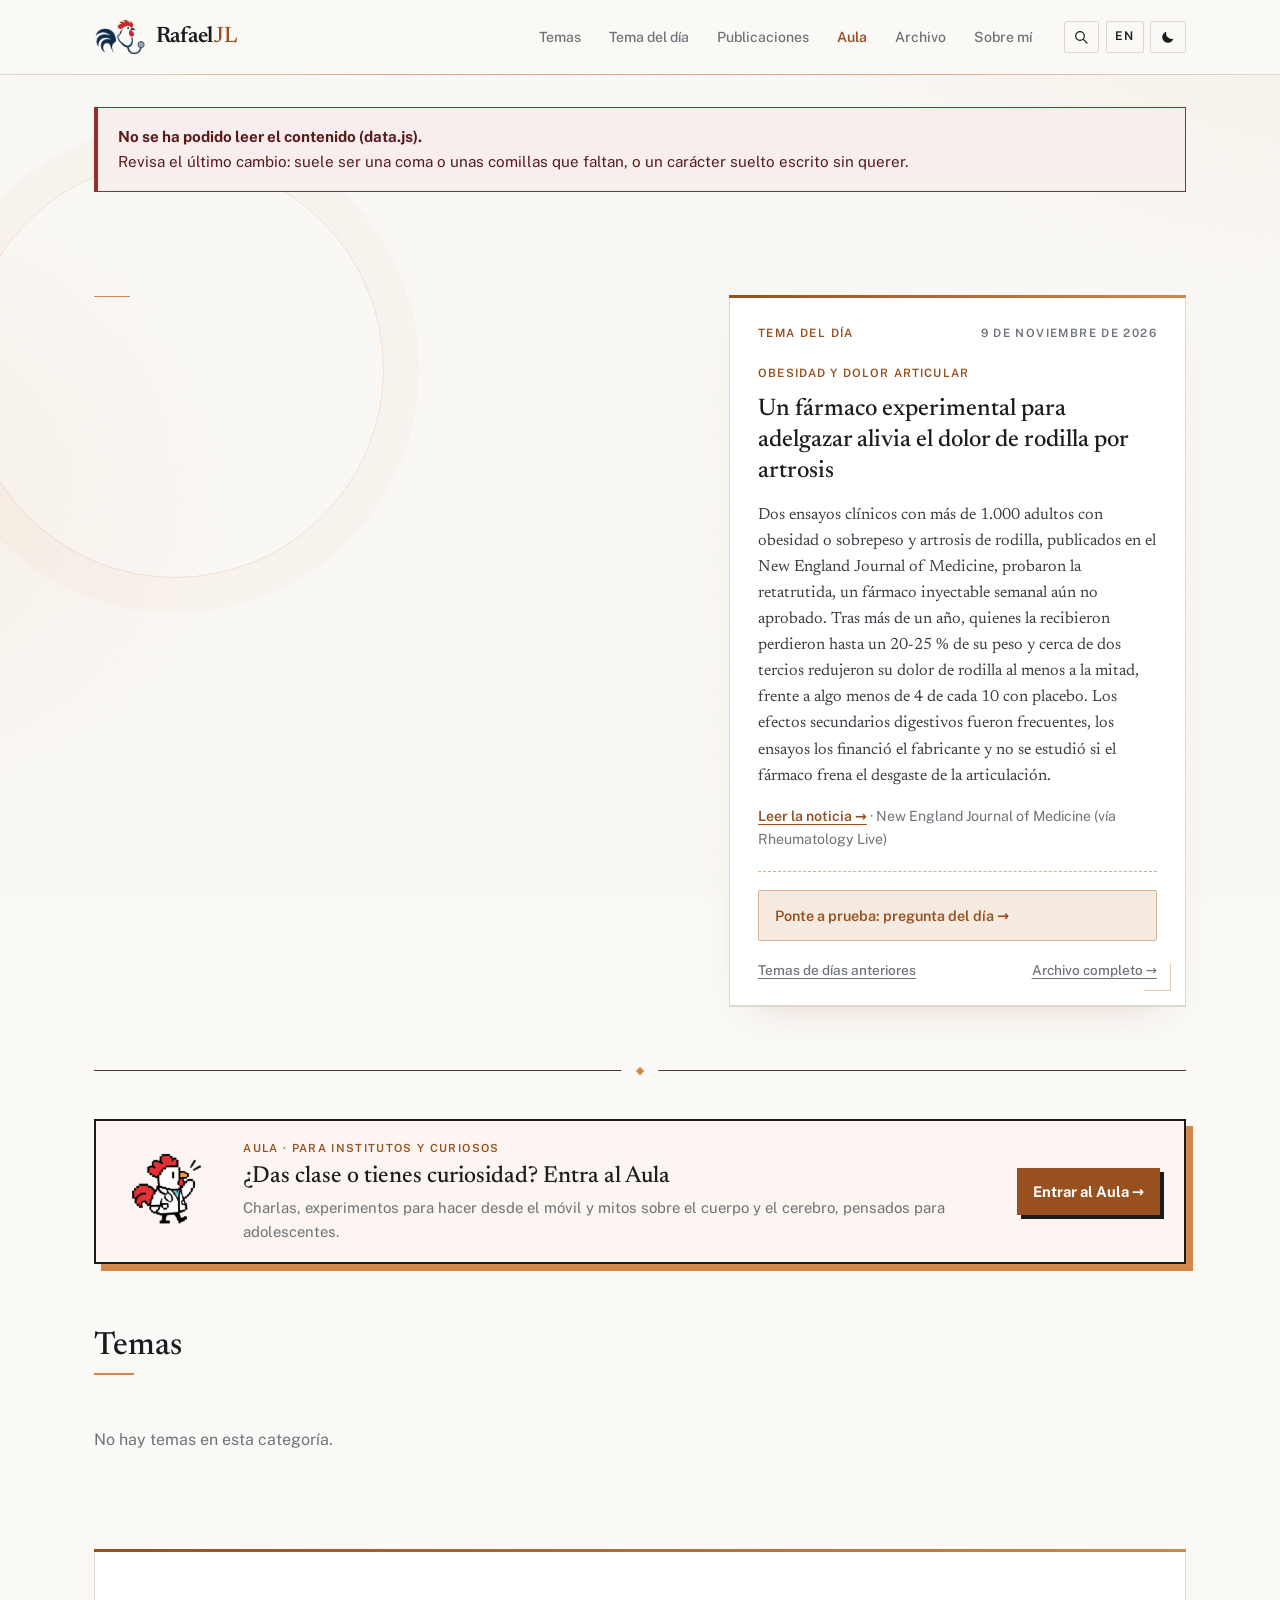
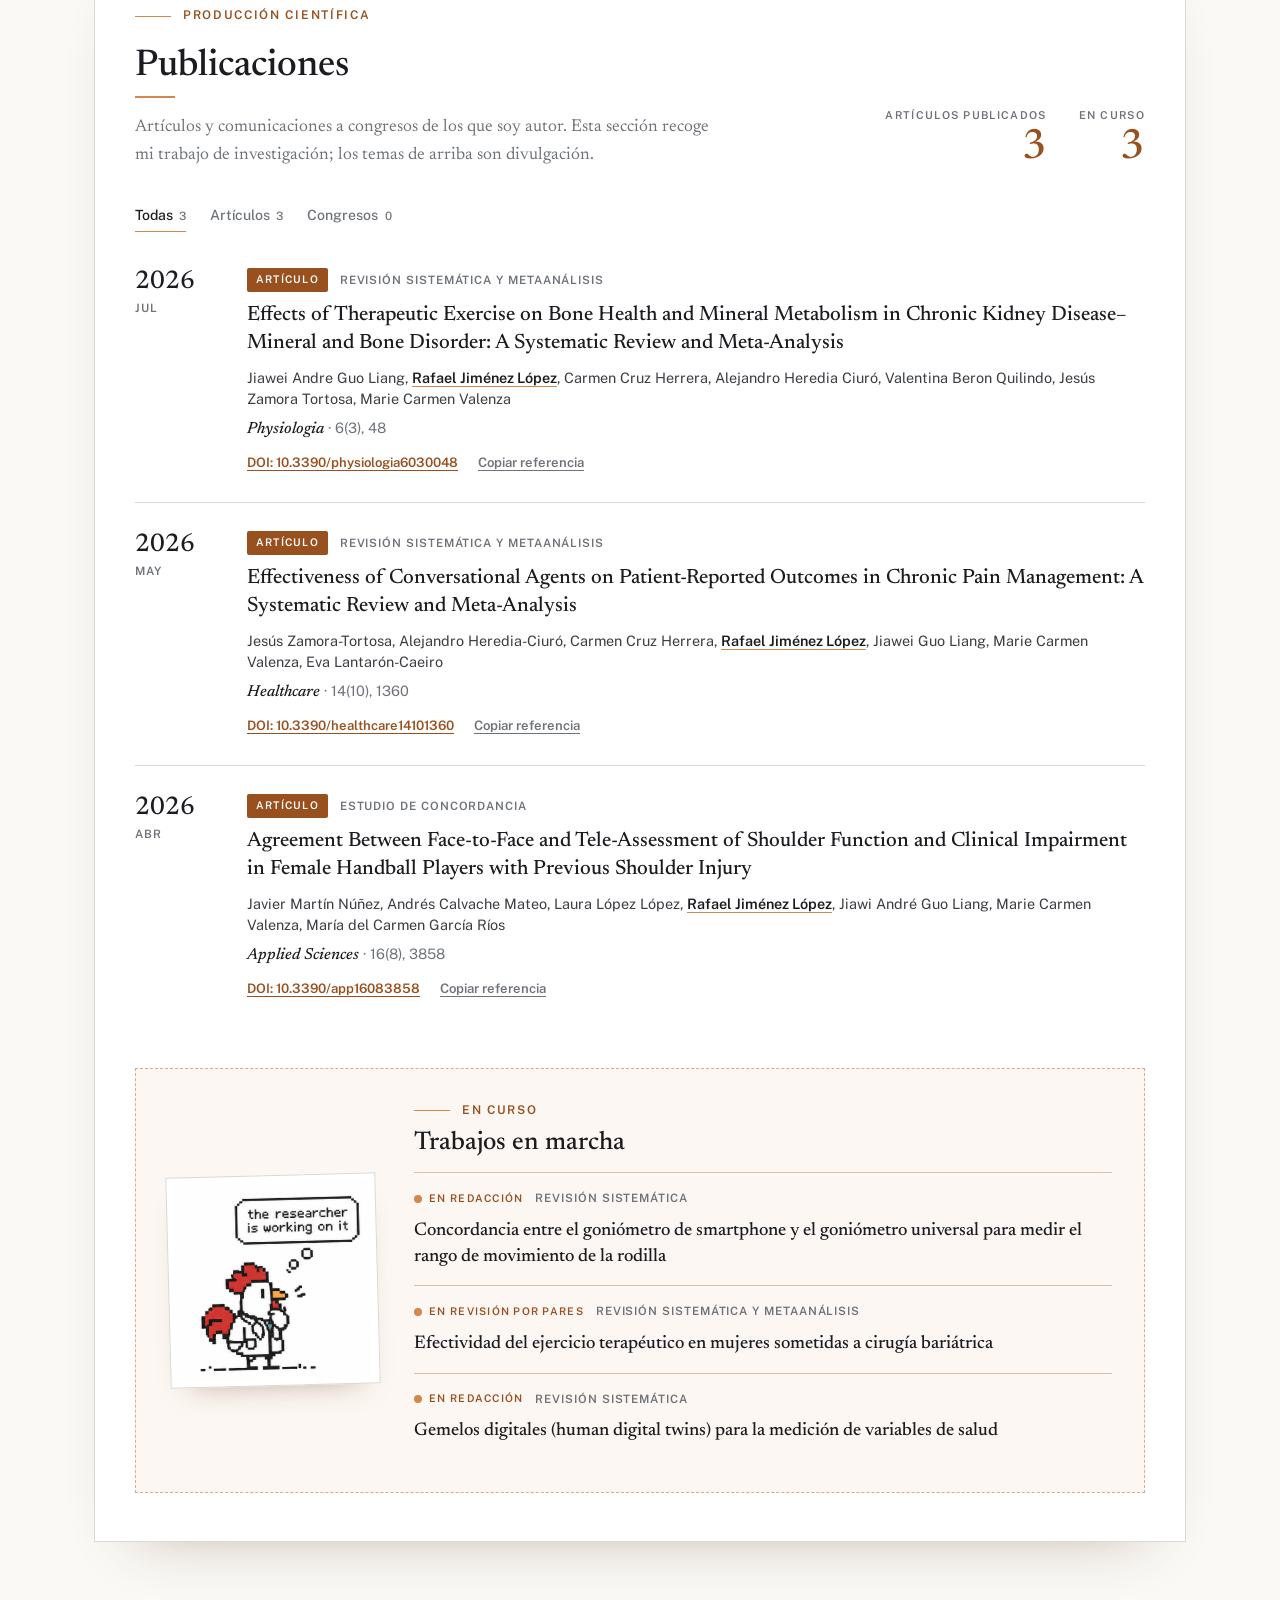
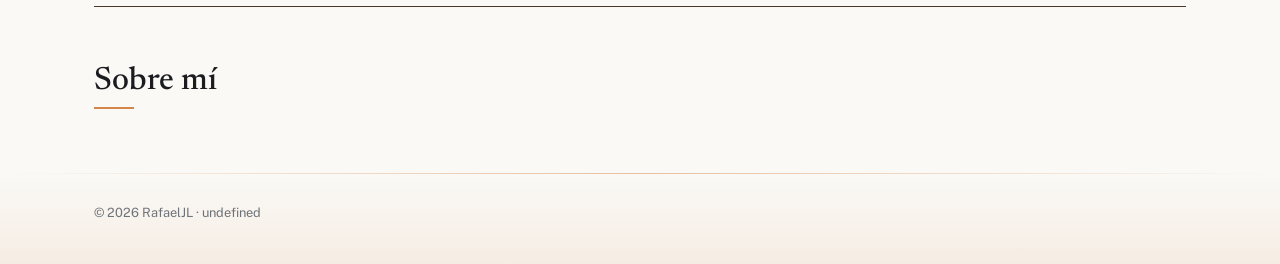
==== commit c1dc7b29: "Recorte limpio del gallo y sin escalado pixelado Co-Authored-By: Claude Opus 5.5 <noreply@anthropic." ====
--- a/index.html
+++ b/index.html
@@ -26,7 +26,7 @@
   <link rel="preconnect" href="https://fonts.googleapis.com">
   <link rel="preconnect" href="https://fonts.gstatic.com" crossorigin>
   <link href="https://fonts.googleapis.com/css2?family=Newsreader:opsz,wght@6..72,400;6..72,500;6..72,600&family=Public+Sans:wght@400;500;600&display=swap" rel="stylesheet">
-  <link rel="stylesheet" href="styles.css?v=202611101901">
+  <link rel="stylesheet" href="styles.css?v=202611101903">
   <link rel="icon" type="image/png" href="img/favicon.png">
   <link rel="apple-touch-icon" href="img/favicon.png">
   <script>
@@ -86,7 +86,7 @@
     </section>
 
     <a class="puerta-aula" href="aula/">
-      <span class="puerta-gif"><img src="img/gallo/gallo-saluda.png" alt="" width="200" height="200" loading="lazy"></span>
+      <span class="puerta-gif"><img src="img/gallo/gallo-saluda.png?v=2" alt="" width="200" height="200" loading="lazy"></span>
       <span class="puerta-txt">
         <span class="puerta-etq" data-i18n="puertaEtq">Aula · Para institutos y curiosos</span>
         <strong data-i18n="puertaTit">¿Das clase o tienes curiosidad? Entra al Aula</strong>
@@ -145,11 +145,11 @@
     <div id="modalCont"></div>
   </dialog>
 
-  <script src="data.js?v=202611101901"></script>
-  <script src="produccion.js?v=202611101901"></script>
-  <script src="topic.js?v=202611101901"></script>
+  <script src="data.js?v=202611101903"></script>
+  <script src="produccion.js?v=202611101903"></script>
+  <script src="topic.js?v=202611101903"></script>
   <!-- Estadísticas de visitas sin cookies (GoatCounter) -->
   <script data-goatcounter="https://rafaeljl.goatcounter.com/count" async src="https://gc.zgo.at/count.js"></script>
-  <script src="script.js?v=202611101901"></script>
+  <script src="script.js?v=202611101903"></script>
 </body>
 </html>
--- a/styles.css
+++ b/styles.css
@@ -473,7 +473,7 @@
 /* En curso */
 .en-curso { display: grid; grid-template-columns: 210px 1fr; gap: 2.25rem; align-items: center; margin-top: 2.5rem; padding: 2rem; background: color-mix(in srgb, var(--ambar) 7%, var(--papel)); border: 1px dashed color-mix(in srgb, var(--ambar) 55%, var(--linea)); }
 .en-curso-gif { margin: 0; background: #fff; border: 1px solid var(--linea); padding: .4rem; box-shadow: 0 16px 30px -22px rgba(90,50,20,.5); transform: rotate(-1.5deg); }
-.en-curso-gif img { width: 100%; height: auto; image-rendering: pixelated; }
+.en-curso-gif img { width: 100%; height: auto; }
 .en-curso h3 { font: 500 1.6rem var(--serif); color: var(--tinta); margin: 0 0 1rem; }
 .en-curso .sobretitulo { margin-bottom: .6rem; }
 .curso-lista { list-style: none; margin: 0; padding: 0; }
@@ -509,8 +509,8 @@
 :root[data-tema="oscuro"] .puerta-aula { border-color: #eceae5; }
 .puerta-gif { display: block; width: 104px; margin: -1.4rem 0 -.6rem; transition: transform .25s; }
 .puerta-aula:hover .puerta-gif { transform: translateY(-4px) rotate(-3deg); }
-:root[data-tema="oscuro"] .puerta-gif img { filter: drop-shadow(0 0 1px rgba(236,234,229,.55)); }
-.puerta-gif img { width: 100%; height: auto; image-rendering: pixelated; }
+:root[data-tema="oscuro"] .puerta-gif img { filter: drop-shadow(0 0 .6px rgba(236,234,229,.9)) drop-shadow(0 0 .6px rgba(236,234,229,.9)); }
+.puerta-gif img { width: 100%; height: auto; }
 .puerta-txt { display: flex; flex-direction: column; gap: .3rem; }
 .puerta-etq { font-size: .7rem; font-weight: 600; letter-spacing: .12em; text-transform: uppercase; color: var(--acento); }
 .puerta-txt strong { font: 500 1.45rem/1.25 var(--serif); color: var(--tinta); }
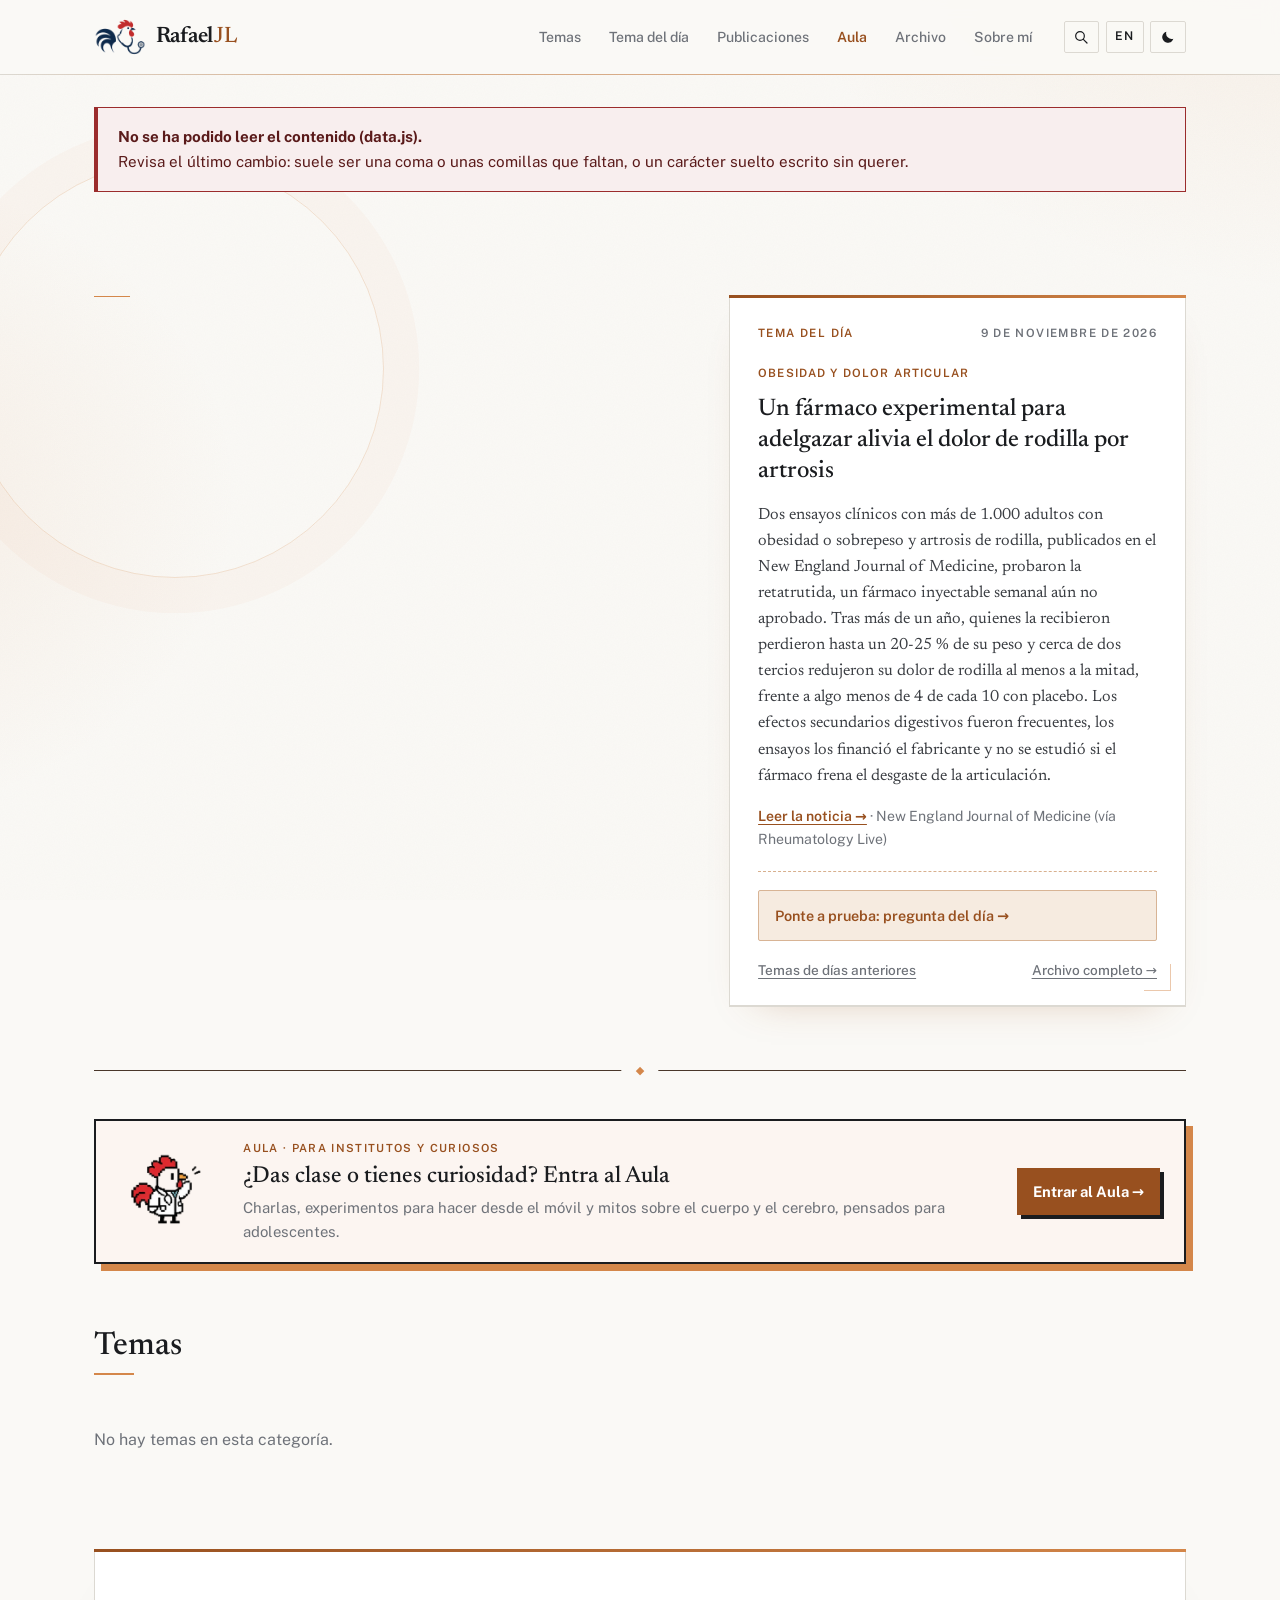
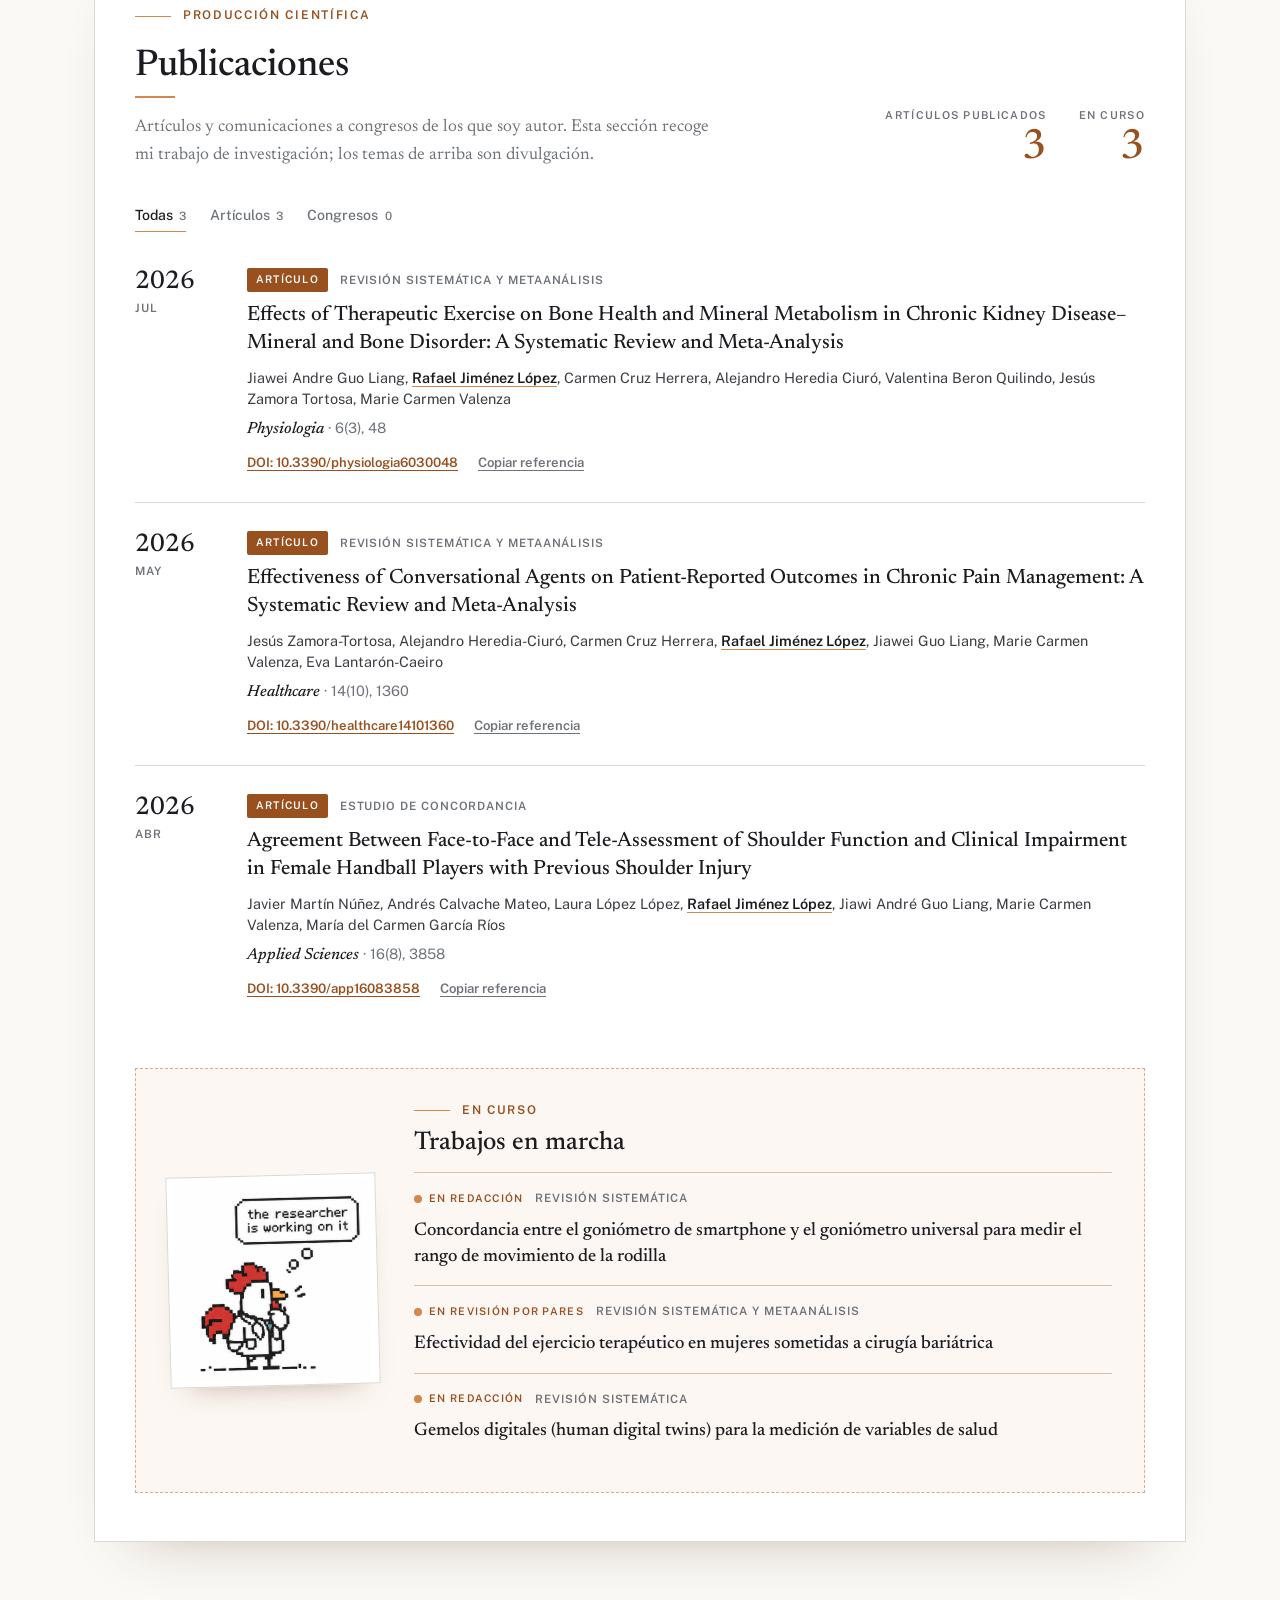
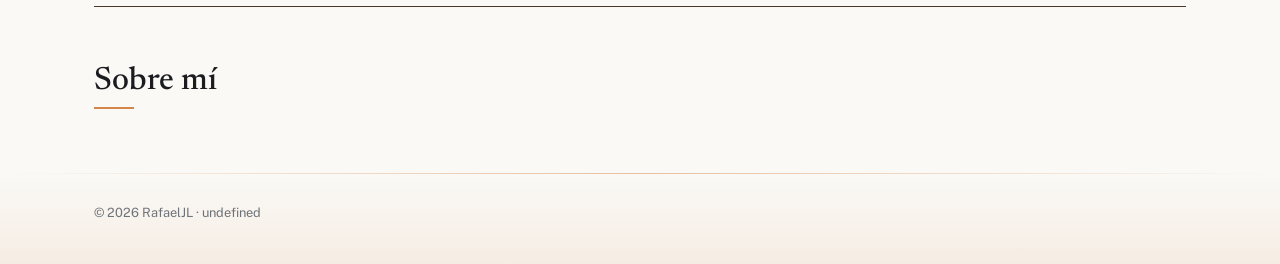
==== commit 0f49c1e9: "Puerta al Aula con el gallo animado recortado Co-Authored-By: Claude Opus 5.5 <noreply@anthropic.com" ====
--- a/index.html
+++ b/index.html
@@ -26,7 +26,7 @@
   <link rel="preconnect" href="https://fonts.googleapis.com">
   <link rel="preconnect" href="https://fonts.gstatic.com" crossorigin>
   <link href="https://fonts.googleapis.com/css2?family=Newsreader:opsz,wght@6..72,400;6..72,500;6..72,600&family=Public+Sans:wght@400;500;600&display=swap" rel="stylesheet">
-  <link rel="stylesheet" href="styles.css?v=202611101903">
+  <link rel="stylesheet" href="styles.css?v=202611101905">
   <link rel="icon" type="image/png" href="img/favicon.png">
   <link rel="apple-touch-icon" href="img/favicon.png">
   <script>
@@ -86,7 +86,7 @@
     </section>
 
     <a class="puerta-aula" href="aula/">
-      <span class="puerta-gif"><img src="img/gallo/gallo-saluda.png?v=2" alt="" width="200" height="200" loading="lazy"></span>
+      <span class="puerta-gif"><img src="img/gallo/gallo-anima.webp?v=1" alt="" width="240" height="240" loading="lazy"></span>
       <span class="puerta-txt">
         <span class="puerta-etq" data-i18n="puertaEtq">Aula · Para institutos y curiosos</span>
         <strong data-i18n="puertaTit">¿Das clase o tienes curiosidad? Entra al Aula</strong>
@@ -145,11 +145,11 @@
     <div id="modalCont"></div>
   </dialog>
 
-  <script src="data.js?v=202611101903"></script>
-  <script src="produccion.js?v=202611101903"></script>
-  <script src="topic.js?v=202611101903"></script>
+  <script src="data.js?v=202611101905"></script>
+  <script src="produccion.js?v=202611101905"></script>
+  <script src="topic.js?v=202611101905"></script>
   <!-- Estadísticas de visitas sin cookies (GoatCounter) -->
   <script data-goatcounter="https://rafaeljl.goatcounter.com/count" async src="https://gc.zgo.at/count.js"></script>
-  <script src="script.js?v=202611101903"></script>
+  <script src="script.js?v=202611101905"></script>
 </body>
 </html>
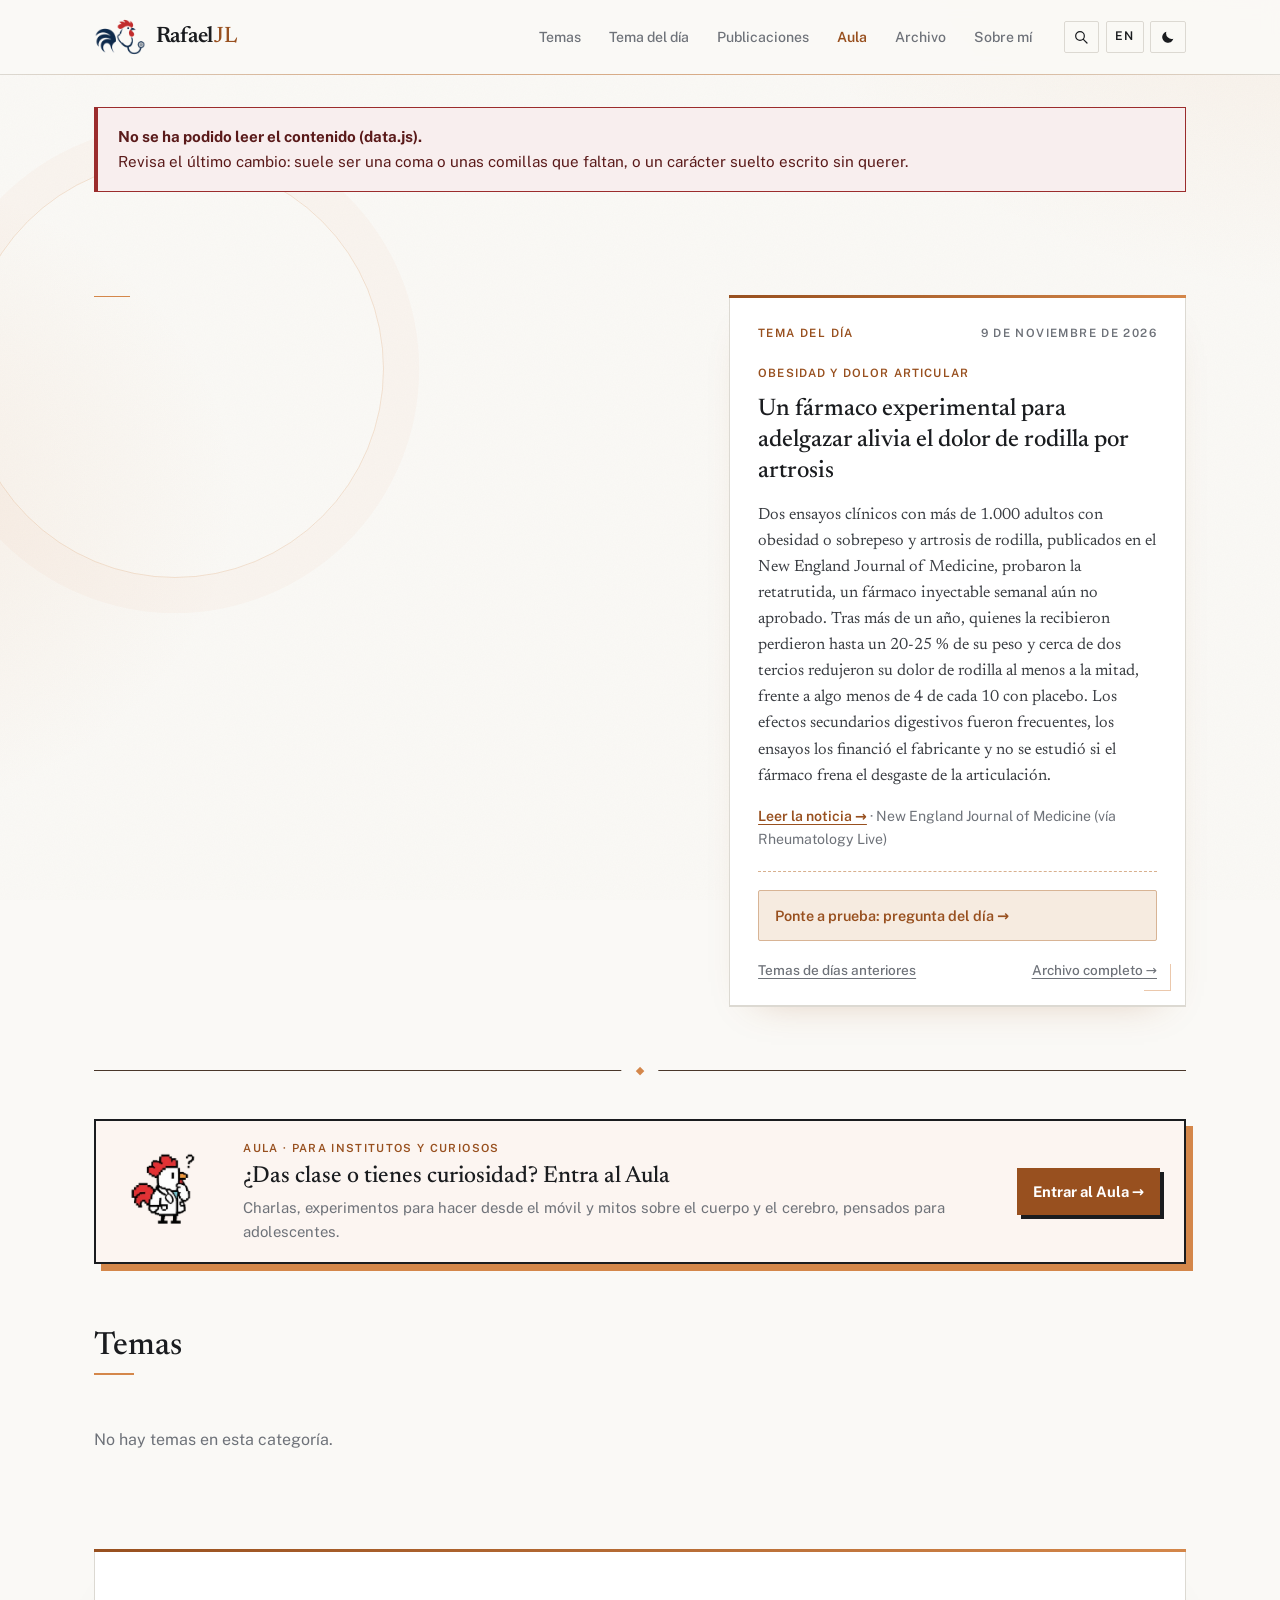
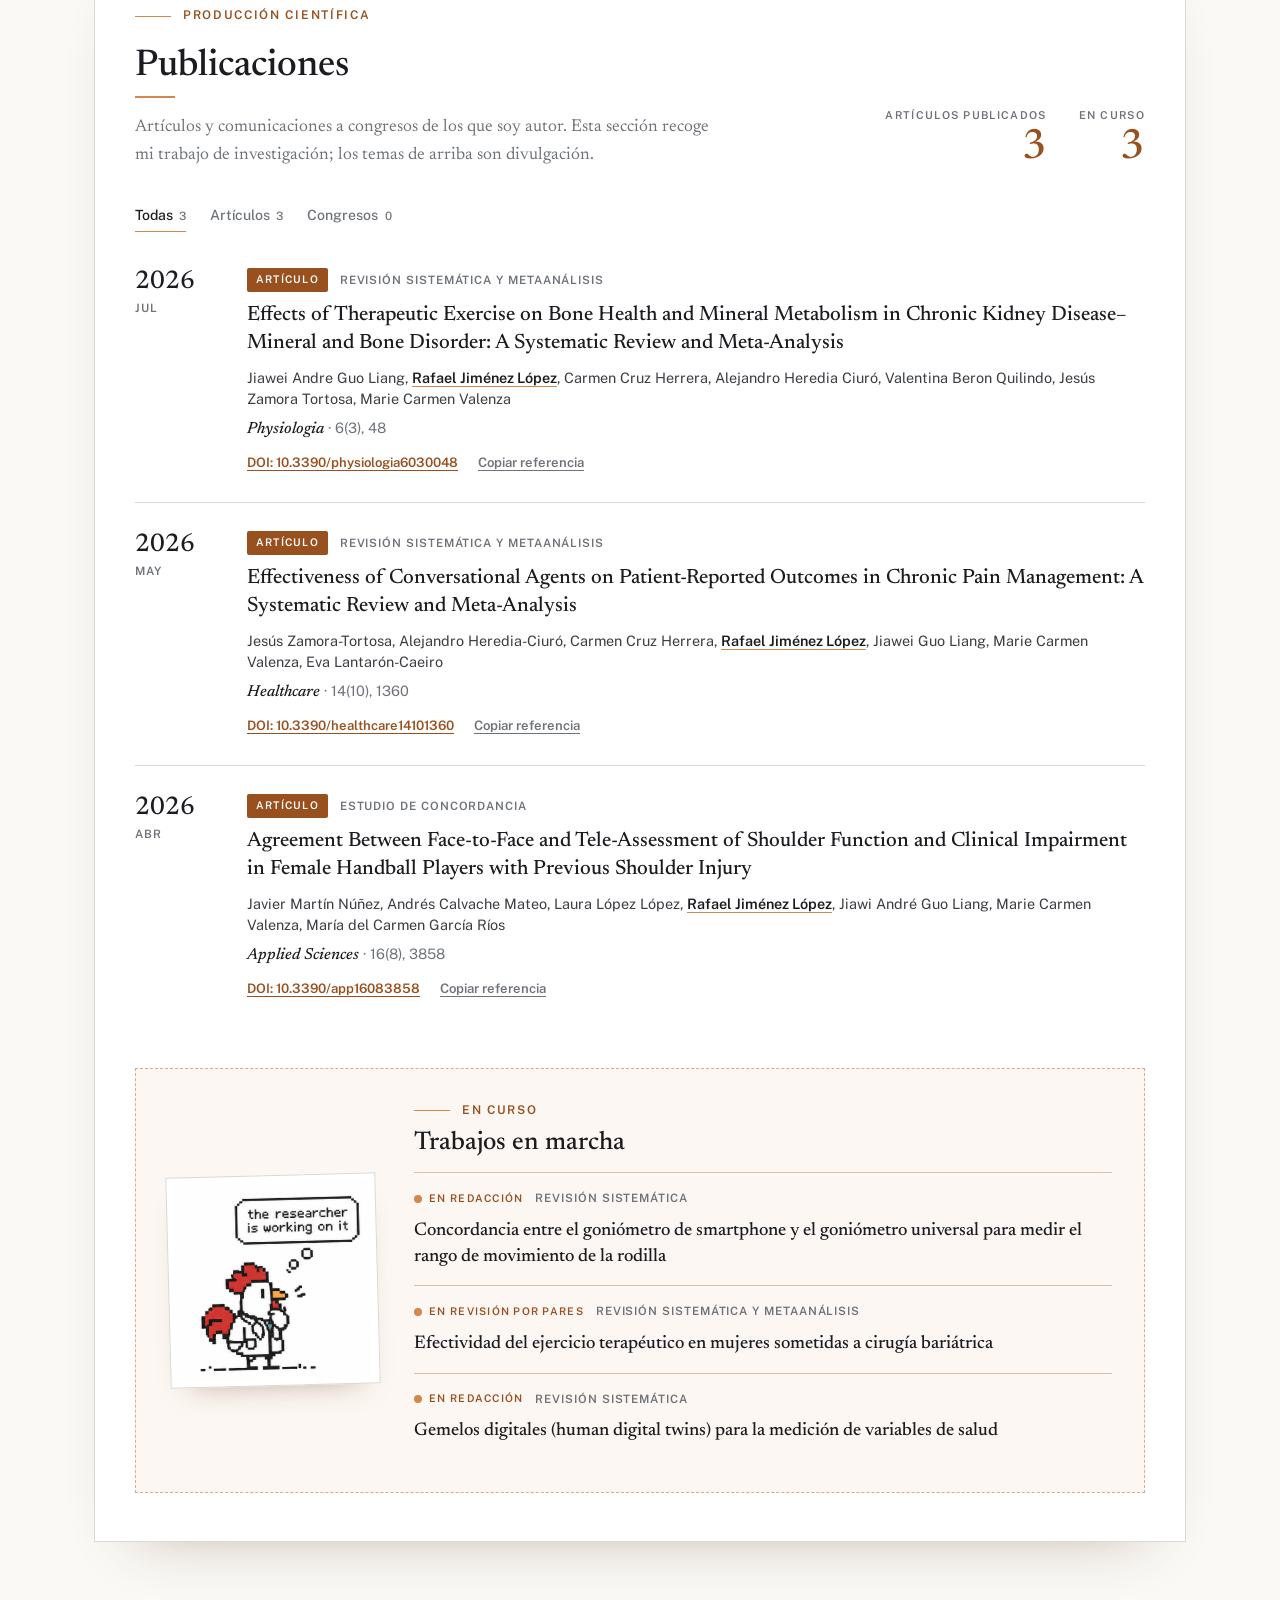
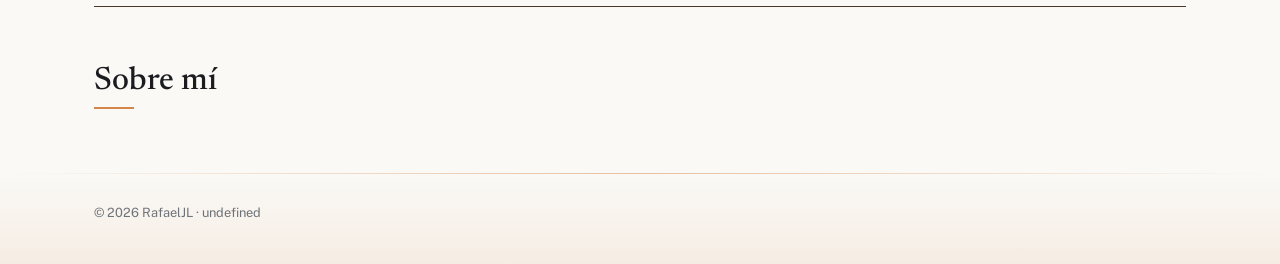
==== commit a3395611: "Puerta al Aula: animación con las 12 poses de los dos GIF Co-Authored-By: Claude Opus 5.5 <noreply@a" ====
--- a/index.html
+++ b/index.html
@@ -86,7 +86,7 @@
     </section>
 
     <a class="puerta-aula" href="aula/">
-      <span class="puerta-gif"><img src="img/gallo/gallo-anima.webp?v=1" alt="" width="240" height="240" loading="lazy"></span>
+      <span class="puerta-gif"><img src="img/gallo/gallo-anima.webp?v=2" alt="" width="240" height="240" loading="lazy"></span>
       <span class="puerta-txt">
         <span class="puerta-etq" data-i18n="puertaEtq">Aula · Para institutos y curiosos</span>
         <strong data-i18n="puertaTit">¿Das clase o tienes curiosidad? Entra al Aula</strong>
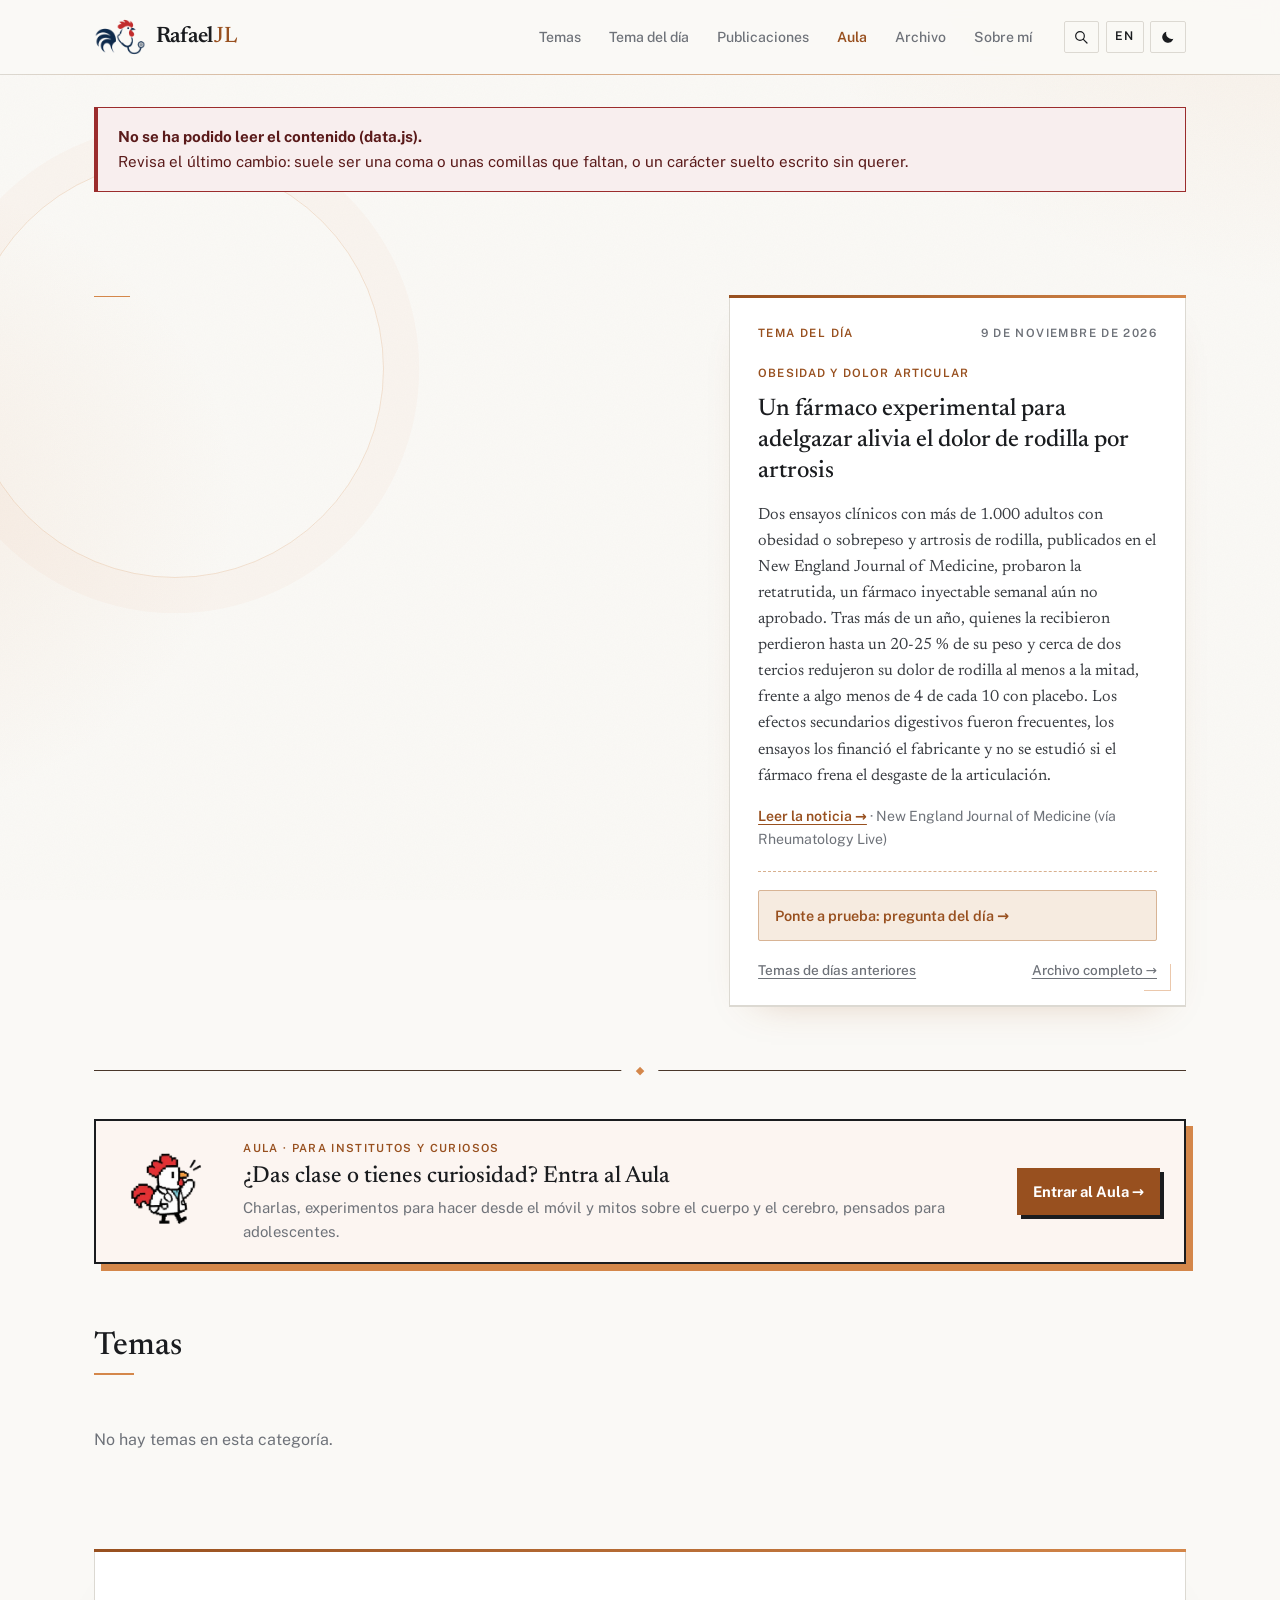
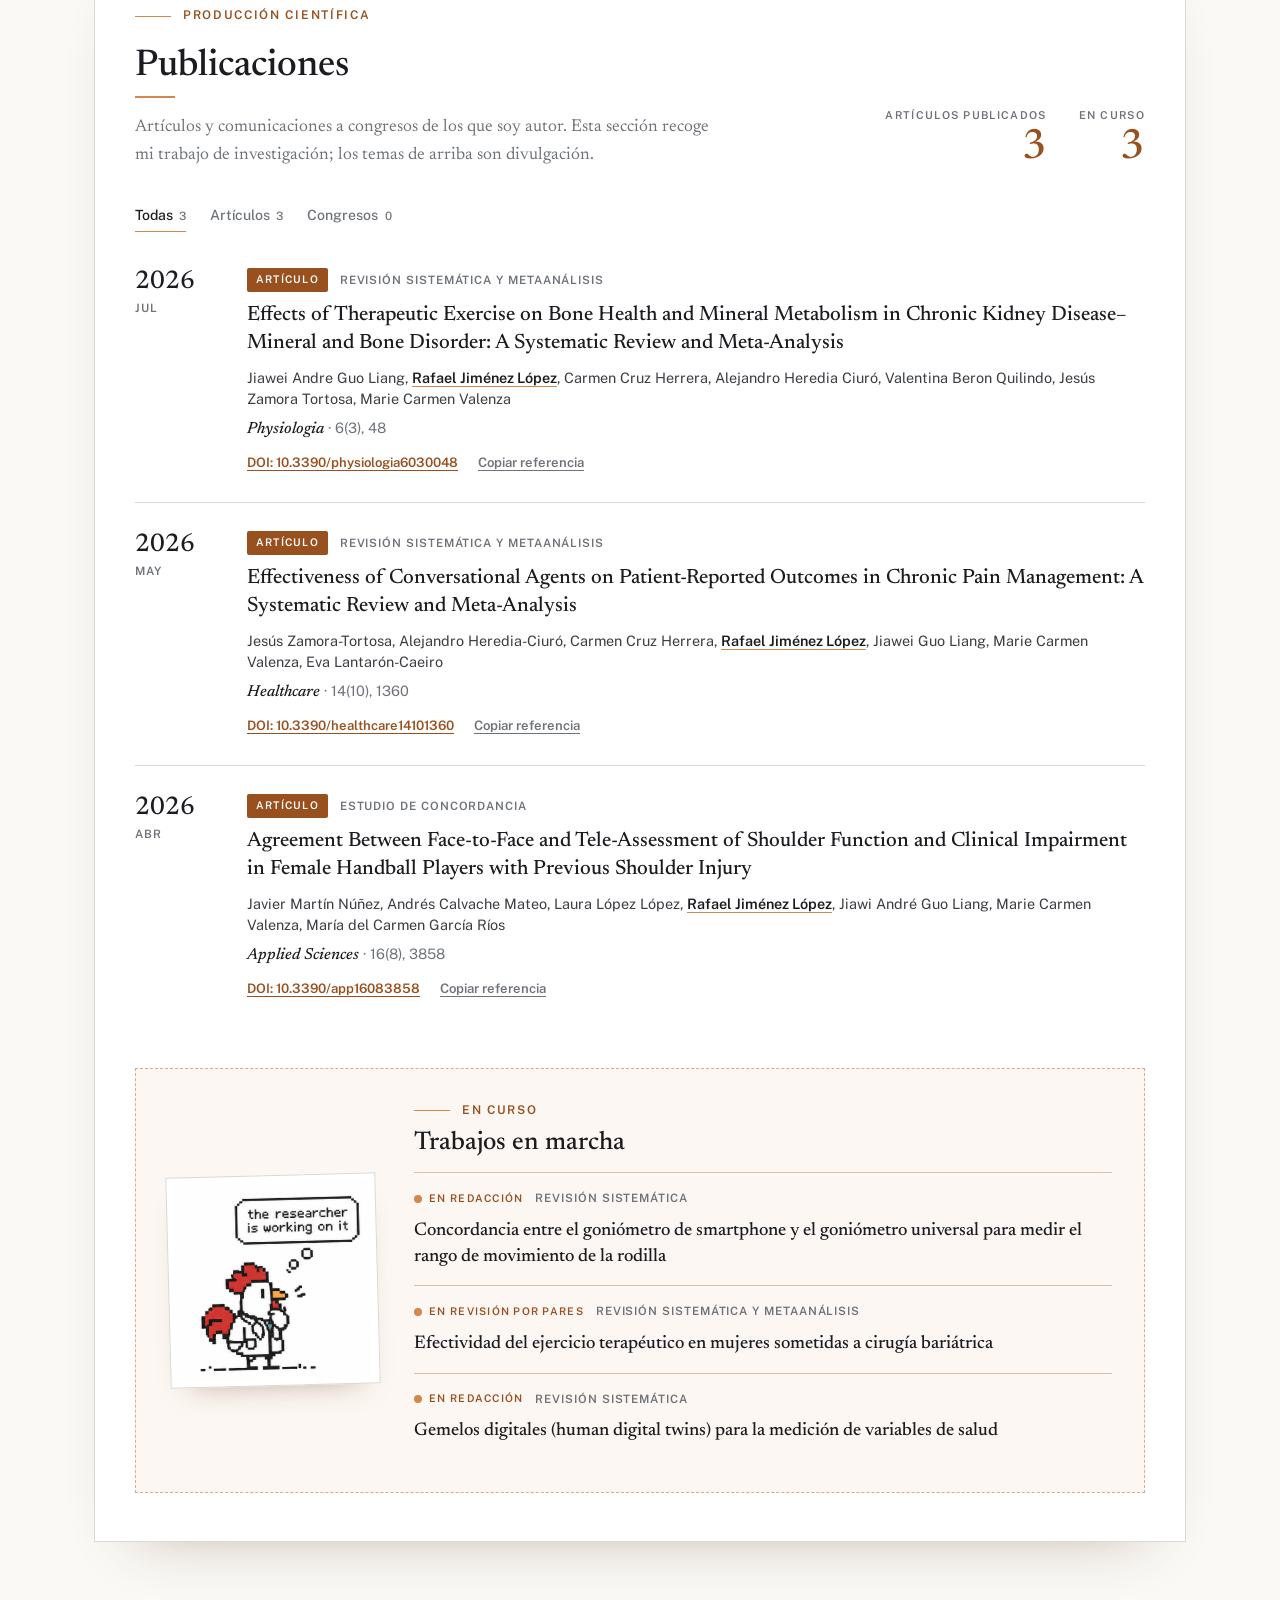
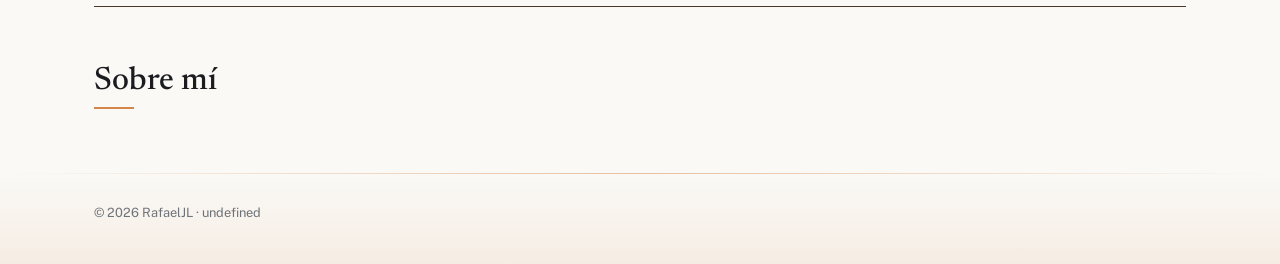
==== commit 71748c78: "Gallo: corrige la cabeza transparente en algunos fotogramas Co-Authored-By: Claude Opus 5.5 <noreply" ====
--- a/index.html
+++ b/index.html
@@ -86,7 +86,7 @@
     </section>
 
     <a class="puerta-aula" href="aula/">
-      <span class="puerta-gif"><img src="img/gallo/gallo-anima.webp?v=2" alt="" width="240" height="240" loading="lazy"></span>
+      <span class="puerta-gif"><img src="img/gallo/gallo-anima.webp?v=3" alt="" width="240" height="240" loading="lazy"></span>
       <span class="puerta-txt">
         <span class="puerta-etq" data-i18n="puertaEtq">Aula · Para institutos y curiosos</span>
         <strong data-i18n="puertaTit">¿Das clase o tienes curiosidad? Entra al Aula</strong>
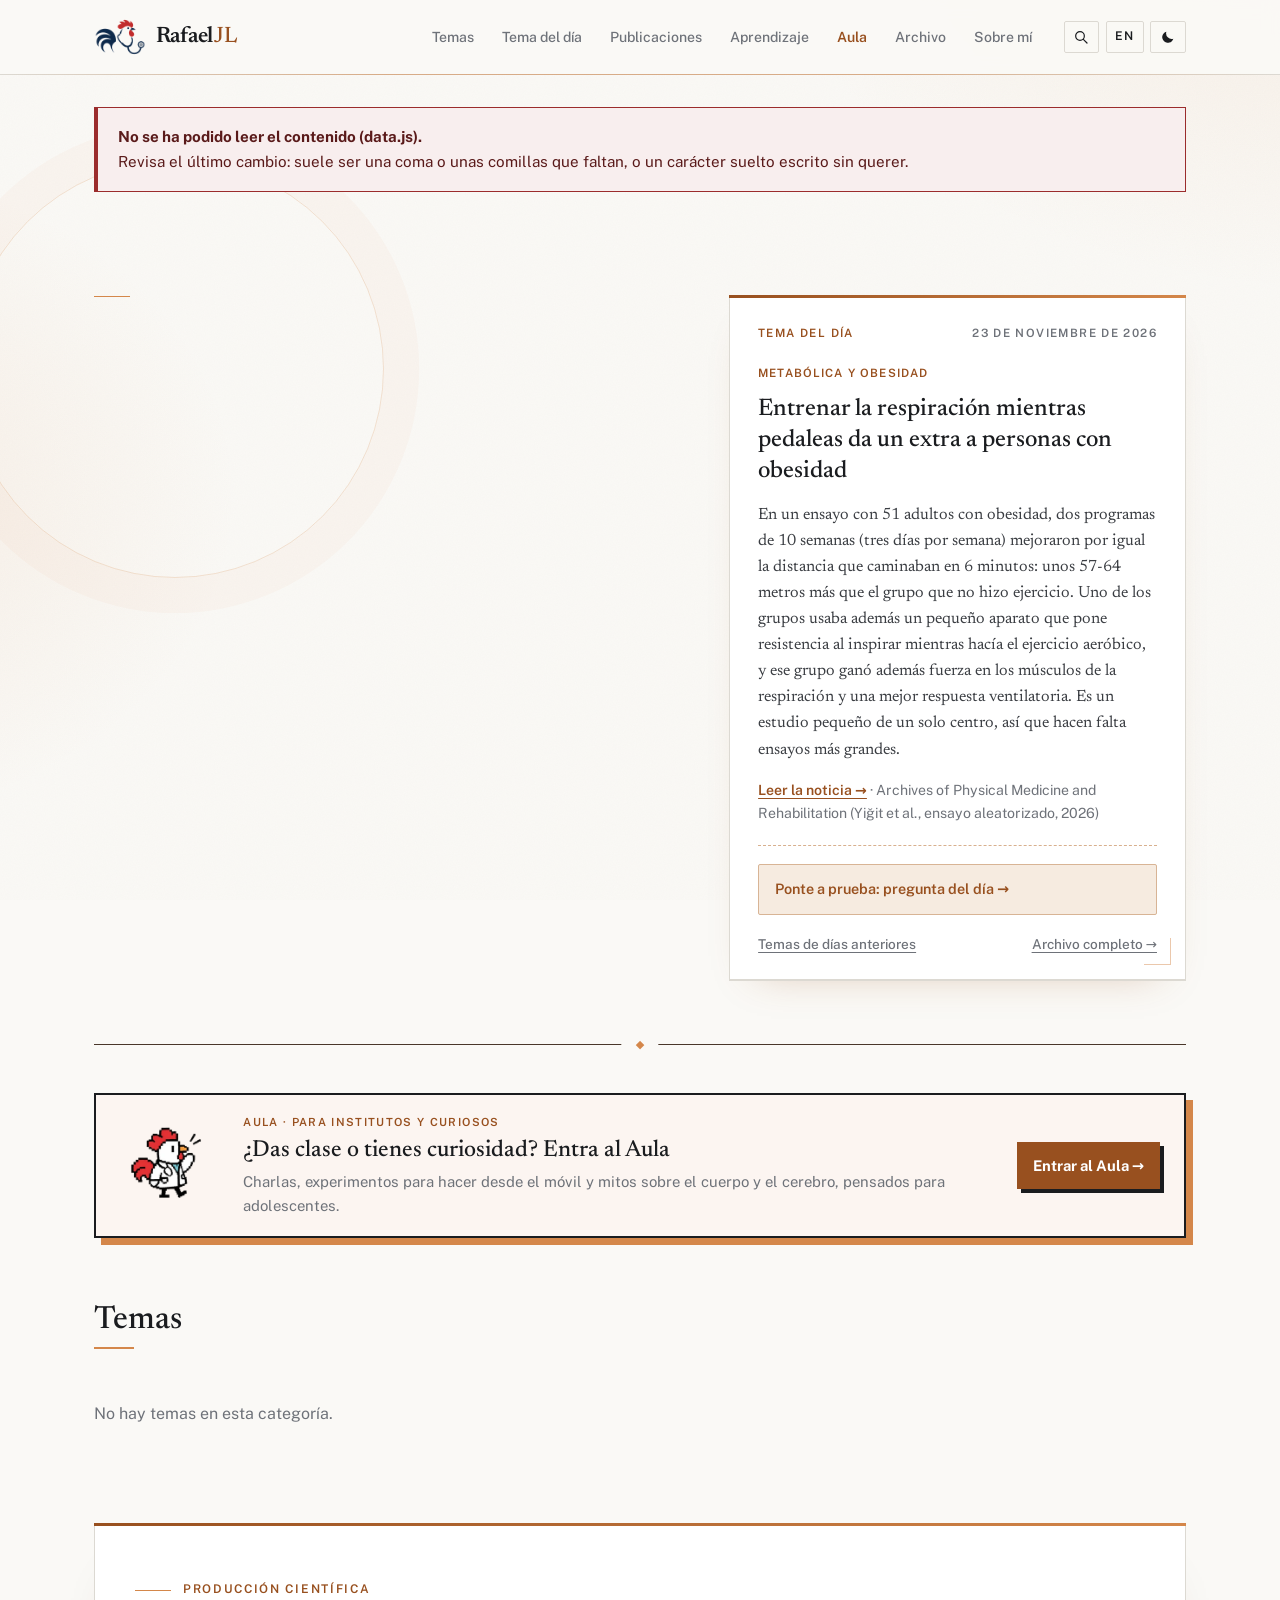
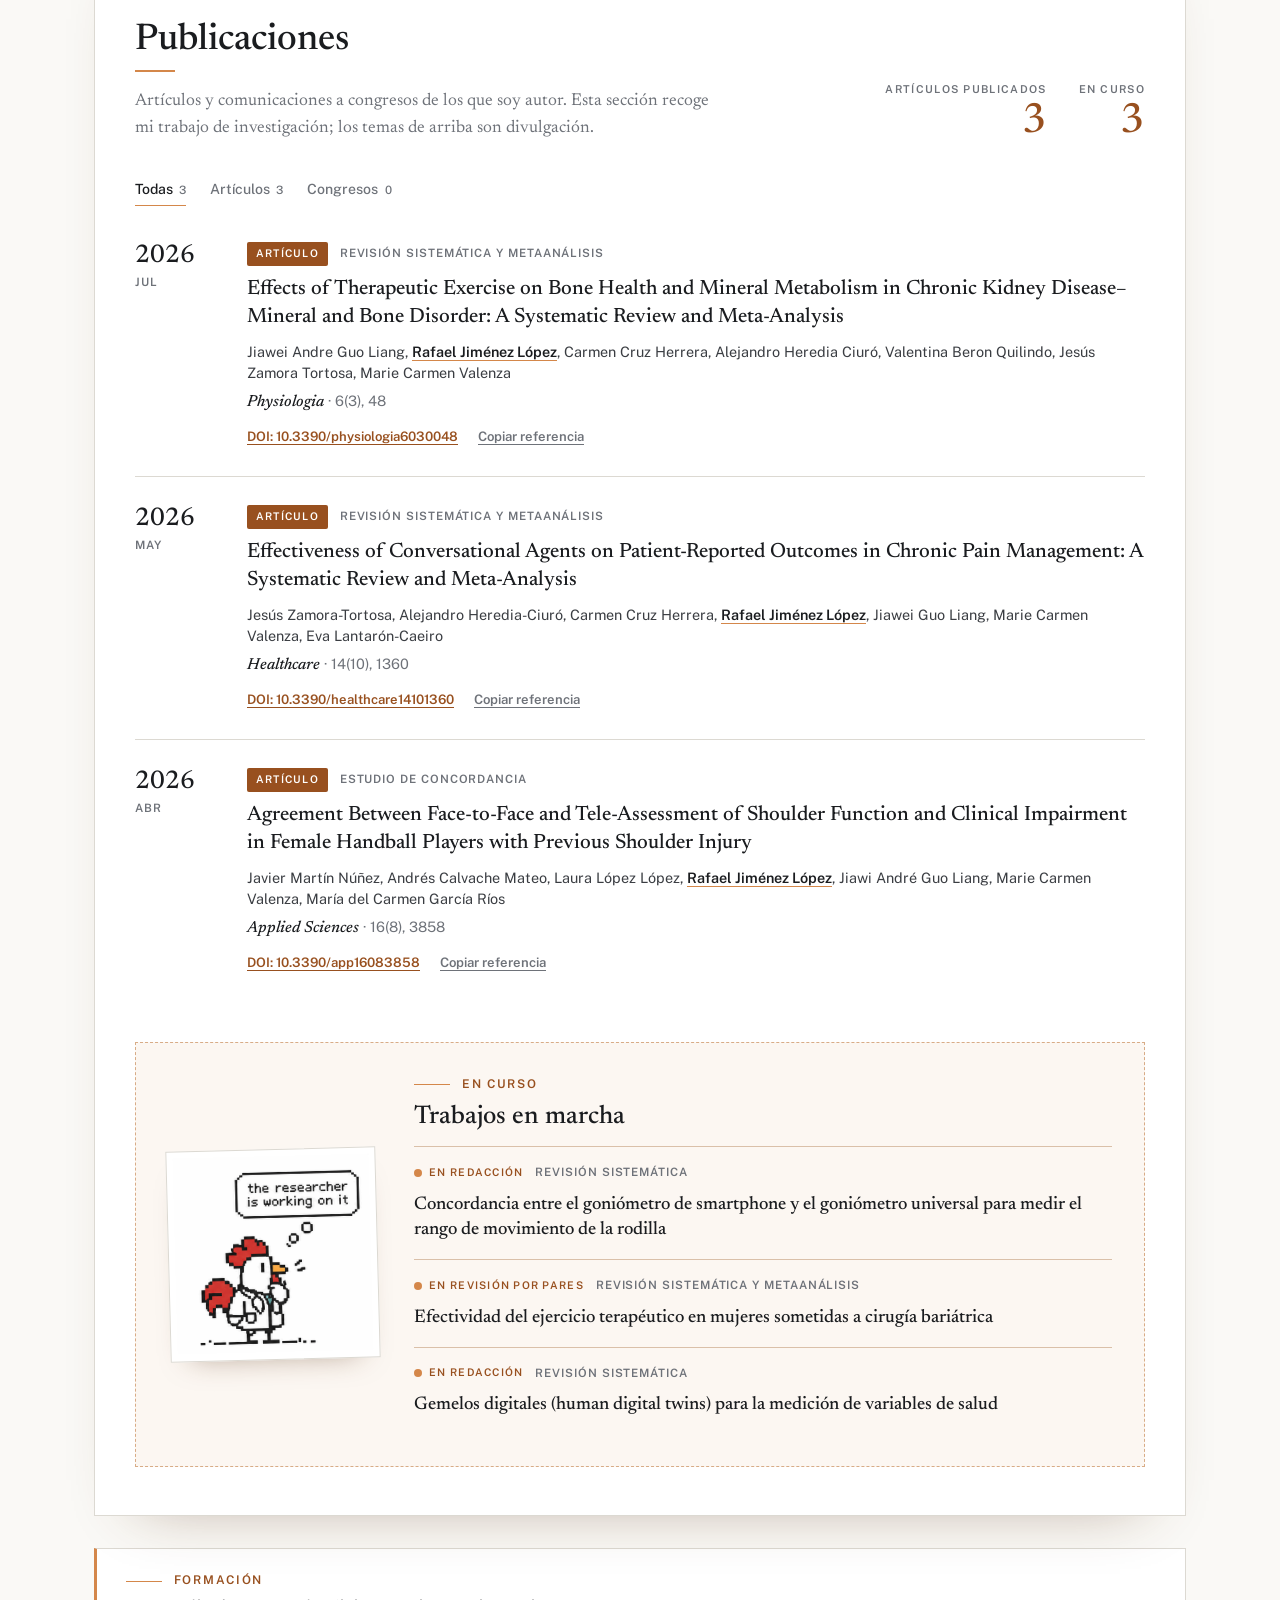
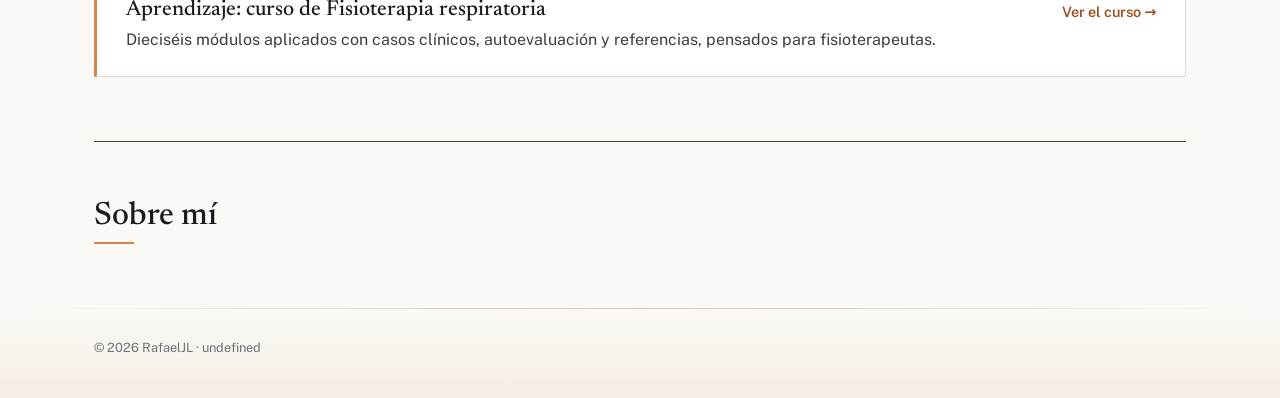
==== commit 458ad7bd: "Aprendizaje: portada de formación y curso de Fisioterapia respiratoria - /aprendizaje/ con la ficha " ====
--- a/index.html
+++ b/index.html
@@ -26,7 +26,7 @@
   <link rel="preconnect" href="https://fonts.googleapis.com">
   <link rel="preconnect" href="https://fonts.gstatic.com" crossorigin>
   <link href="https://fonts.googleapis.com/css2?family=Newsreader:opsz,wght@6..72,400;6..72,500;6..72,600&family=Public+Sans:wght@400;500;600&display=swap" rel="stylesheet">
-  <link rel="stylesheet" href="styles.css?v=202611101905">
+  <link rel="stylesheet" href="styles.css?v=202611241800">
   <link rel="icon" type="image/png" href="img/favicon.png">
   <link rel="apple-touch-icon" href="img/favicon.png">
   <script>
@@ -48,6 +48,7 @@
         <a href="#temas" data-i18n="temas">Temas</a>
         <a href="#pregunta" data-i18n="temaDia">Tema del día</a>
         <a href="#publicaciones" data-i18n="publicaciones">Publicaciones</a>
+        <a href="aprendizaje/" data-i18n="aprendizaje">Aprendizaje</a>
         <a href="aula/" class="nav-aula" data-i18n="aula">Aula</a>
         <a href="#archivo" data-i18n="archivo">Archivo</a>
         <a href="#sobre" data-i18n="sobreMi">Sobre mí</a>
@@ -125,6 +126,15 @@
       </div>
     </section>
 
+    <a class="puerta-aprendizaje" href="aprendizaje/">
+      <span class="pa-txt">
+        <span class="sobretitulo" data-i18n="aprEtq">Formación</span>
+        <strong data-i18n="aprTit">Aprendizaje: curso de Fisioterapia respiratoria</strong>
+        <span data-i18n="aprTxt">Dieciséis módulos aplicados con casos clínicos, autoevaluación y referencias, pensados para fisioterapeutas.</span>
+      </span>
+      <span class="pa-btn"><span data-i18n="aprBtn">Ver el curso</span> <span aria-hidden="true">→</span></span>
+    </a>
+
     <section id="sobre" class="sobre">
       <h2 data-i18n="sobreMi">Sobre mí</h2>
       <div class="sobre-cuerpo">
@@ -145,11 +155,11 @@
     <div id="modalCont"></div>
   </dialog>
 
-  <script src="data.js?v=202611101905"></script>
-  <script src="produccion.js?v=202611101905"></script>
-  <script src="topic.js?v=202611101905"></script>
+  <script src="data.js?v=202611241800"></script>
+  <script src="produccion.js?v=202611241800"></script>
+  <script src="topic.js?v=202611241800"></script>
   <!-- Estadísticas de visitas sin cookies (GoatCounter) -->
   <script data-goatcounter="https://rafaeljl.goatcounter.com/count" async src="https://gc.zgo.at/count.js"></script>
-  <script src="script.js?v=202611101905"></script>
+  <script src="script.js?v=202611241800"></script>
 </body>
 </html>
--- a/styles.css
+++ b/styles.css
@@ -524,3 +524,16 @@
   .puerta-btn { grid-column: 1 / -1; text-align: center; }
   .puerta-txt strong { font-size: 1.2rem; }
 }
+
+/* Puerta a Aprendizaje (parte seria) */
+.puerta-aprendizaje { display: grid; grid-template-columns: 1fr auto; gap: 1.5rem; align-items: center; margin: 1rem 0 4rem; padding: 1.4rem 1.8rem; background: var(--papel); border: 1px solid var(--linea); border-left: 3px solid var(--ambar); color: var(--texto); text-decoration: none; transition: border-color .2s ease, transform .2s ease; }
+.puerta-aprendizaje:hover { border-color: var(--ambar); transform: translateY(-2px); }
+.pa-txt { display: flex; flex-direction: column; gap: .2rem; }
+.pa-txt .sobretitulo { margin: 0 0 .15rem; }
+.pa-txt strong { font: 500 1.35rem/1.25 var(--serif); color: var(--tinta); }
+.pa-btn { font-weight: 600; font-size: .9rem; color: var(--acento); white-space: nowrap; }
+.puerta-aprendizaje:hover .pa-btn span:last-child { display: inline-block; transform: translateX(3px); }
+@media (max-width: 600px) { .puerta-aprendizaje { grid-template-columns: 1fr; padding: 1.2rem; } }
+
+.produccion + .puerta-aprendizaje { margin-top: -2rem; }
+@media (max-width: 600px) { .produccion + .puerta-aprendizaje { margin-top: -2.5rem; } }
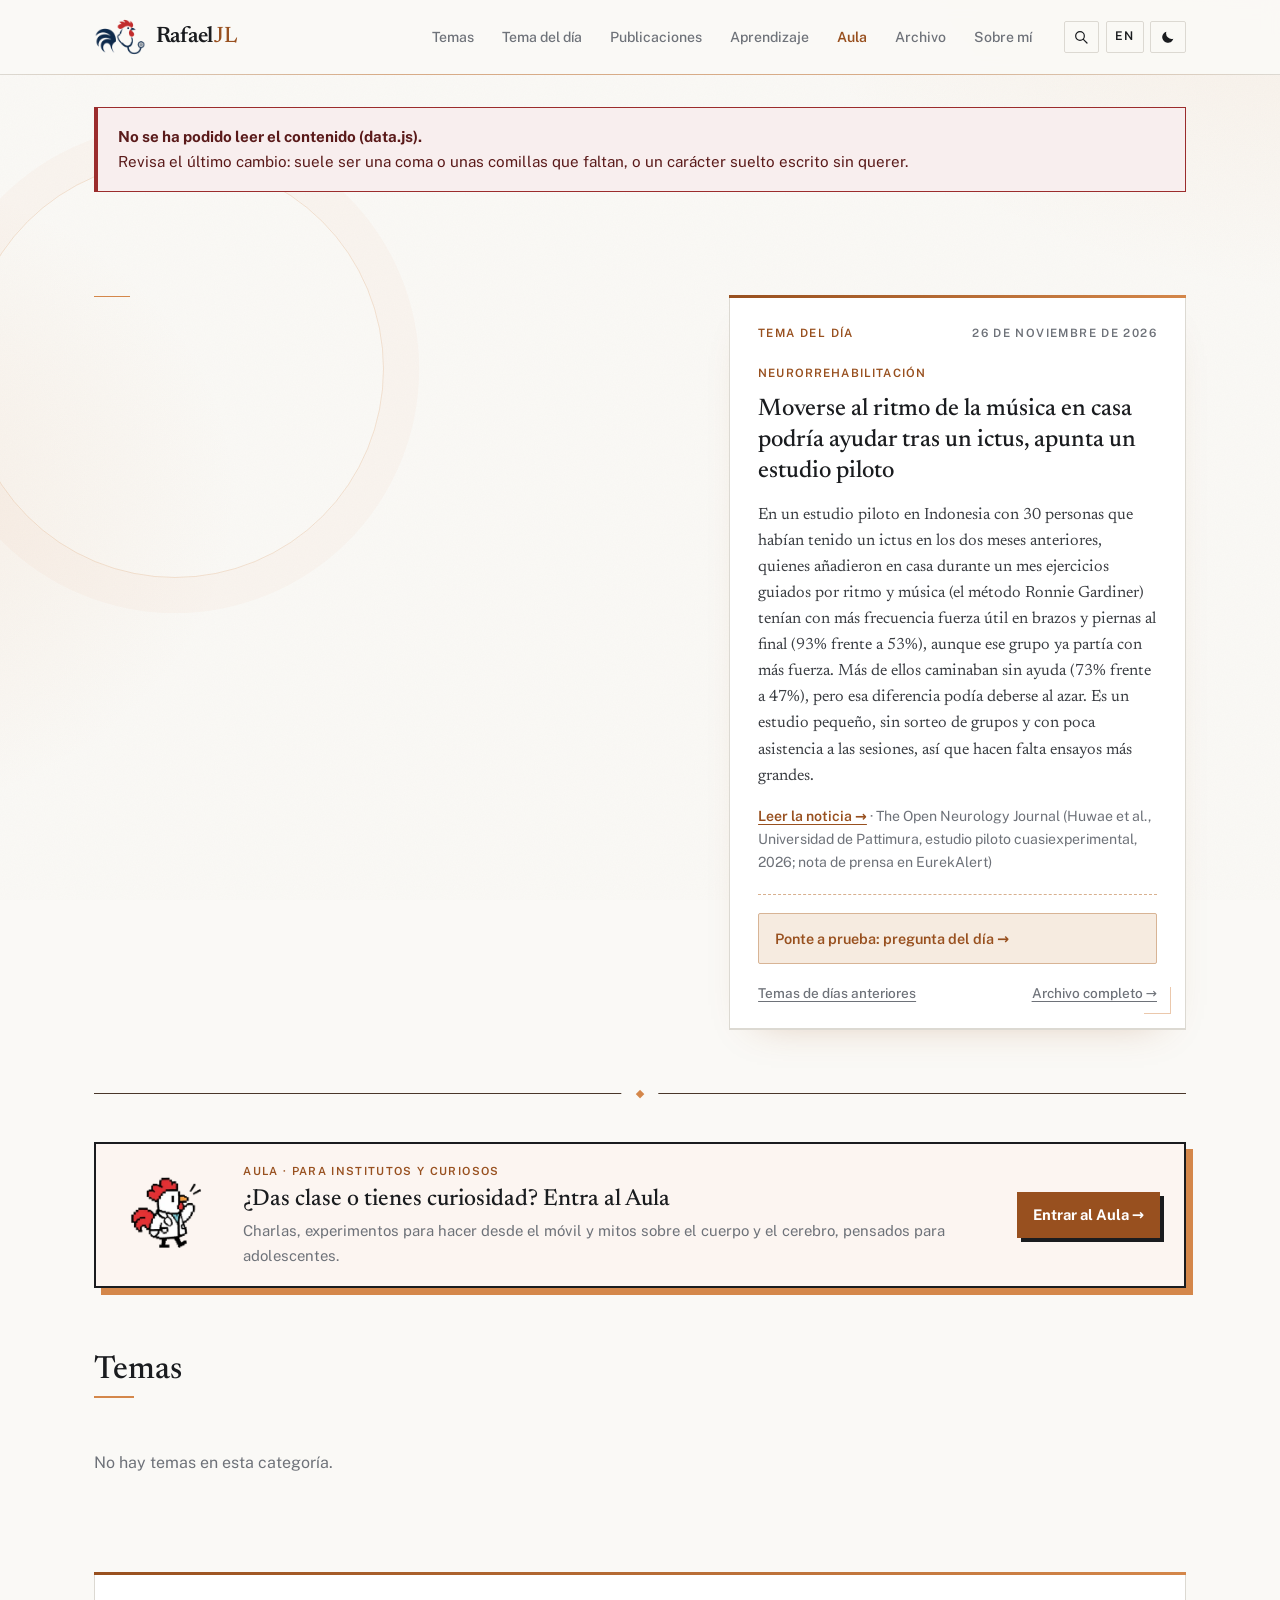
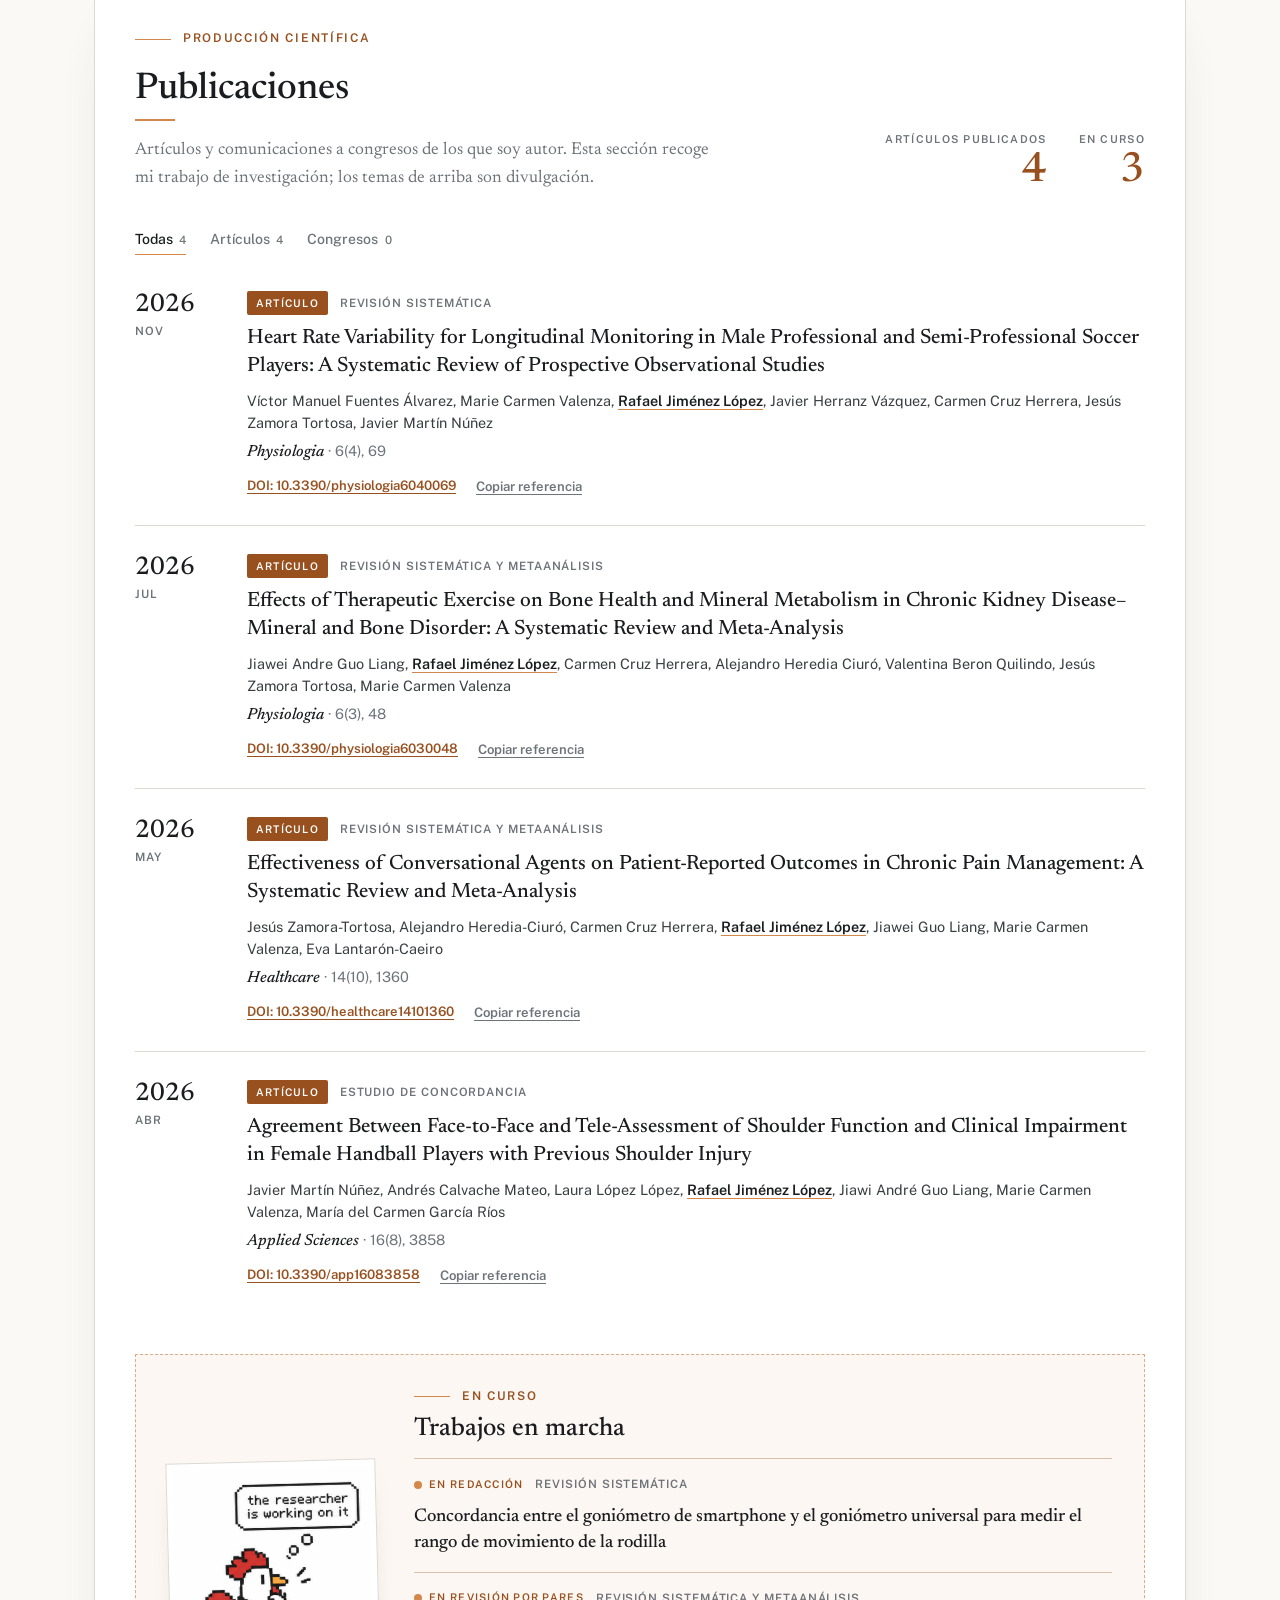
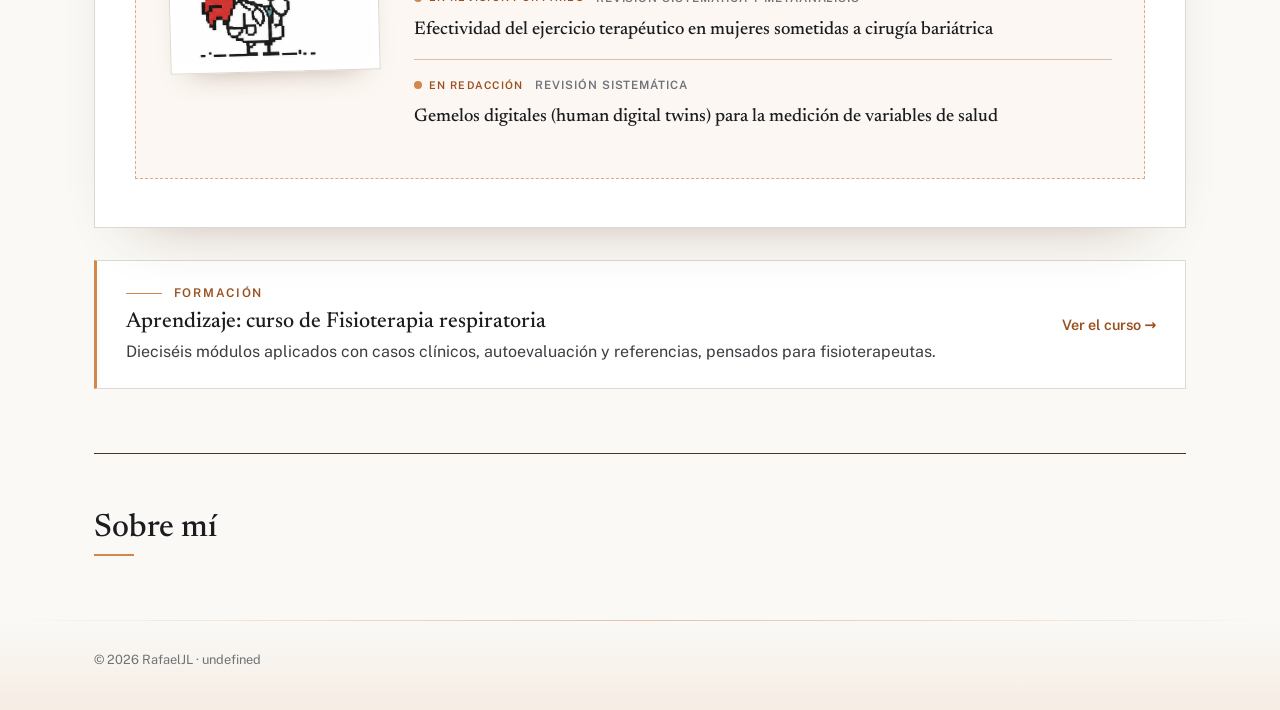
==== commit 94812ae8: "Publicaciones: Physiologia 6(4), 69 (HRV en fútbol profesional y semiprofesional) Co-Authored-By: Cl" ====
--- a/index.html
+++ b/index.html
@@ -156,7 +156,7 @@
   </dialog>
 
   <script src="data.js?v=202611241800"></script>
-  <script src="produccion.js?v=202611241800"></script>
+  <script src="produccion.js?v=202611272030"></script>
   <script src="topic.js?v=202611241800"></script>
   <!-- Estadísticas de visitas sin cookies (GoatCounter) -->
   <script data-goatcounter="https://rafaeljl.goatcounter.com/count" async src="https://gc.zgo.at/count.js"></script>
